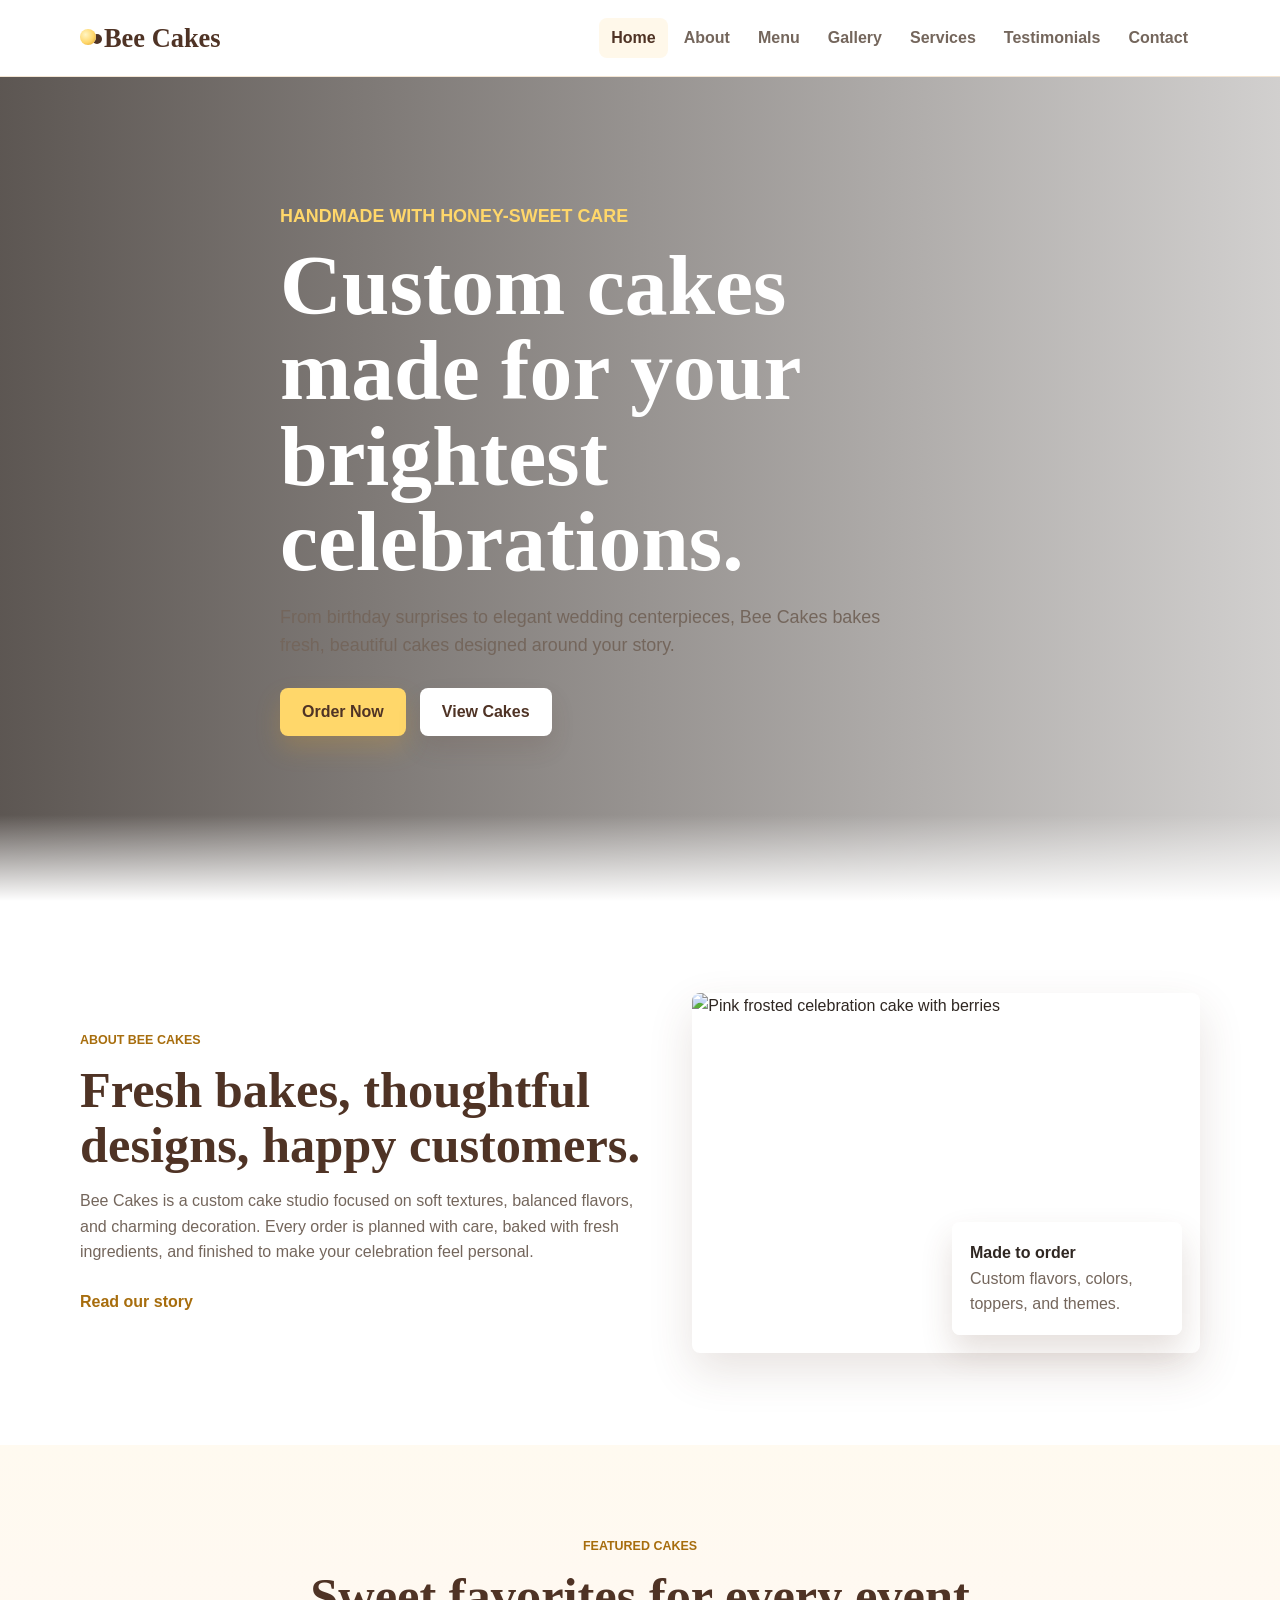
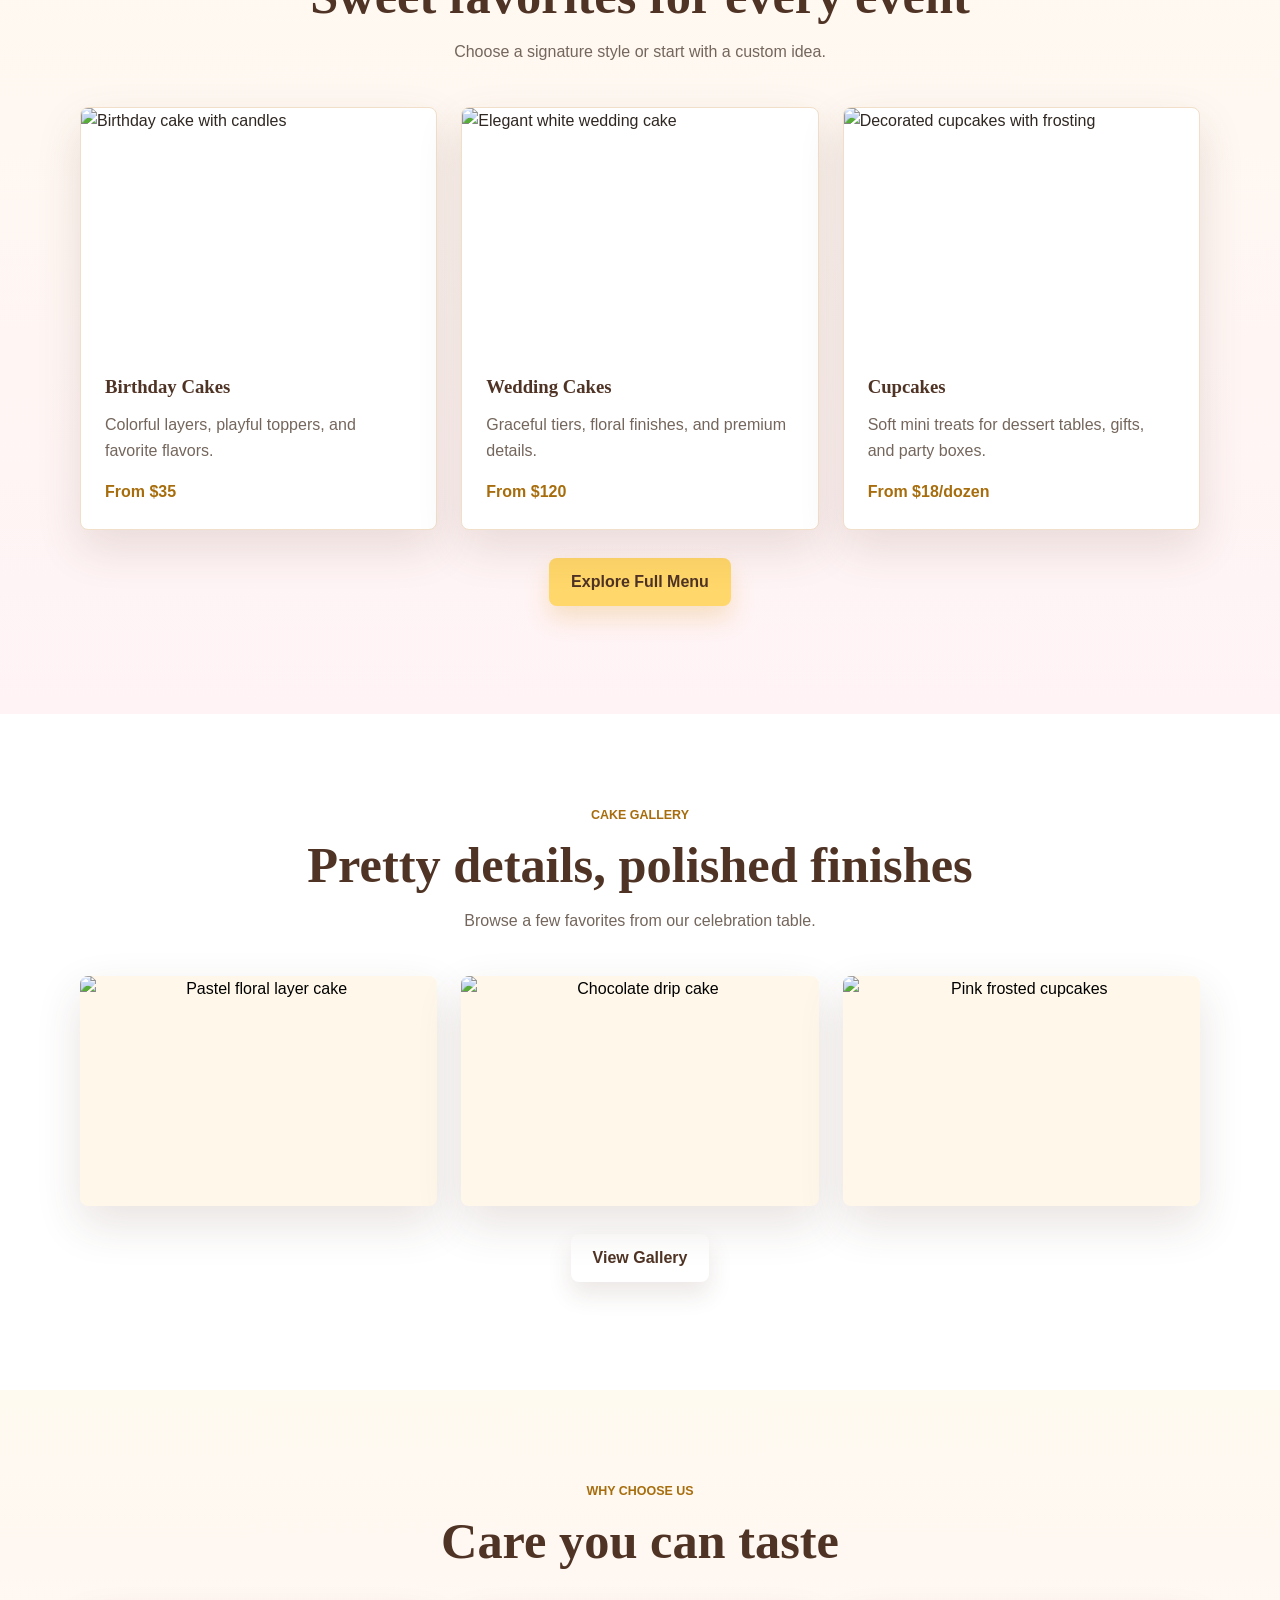
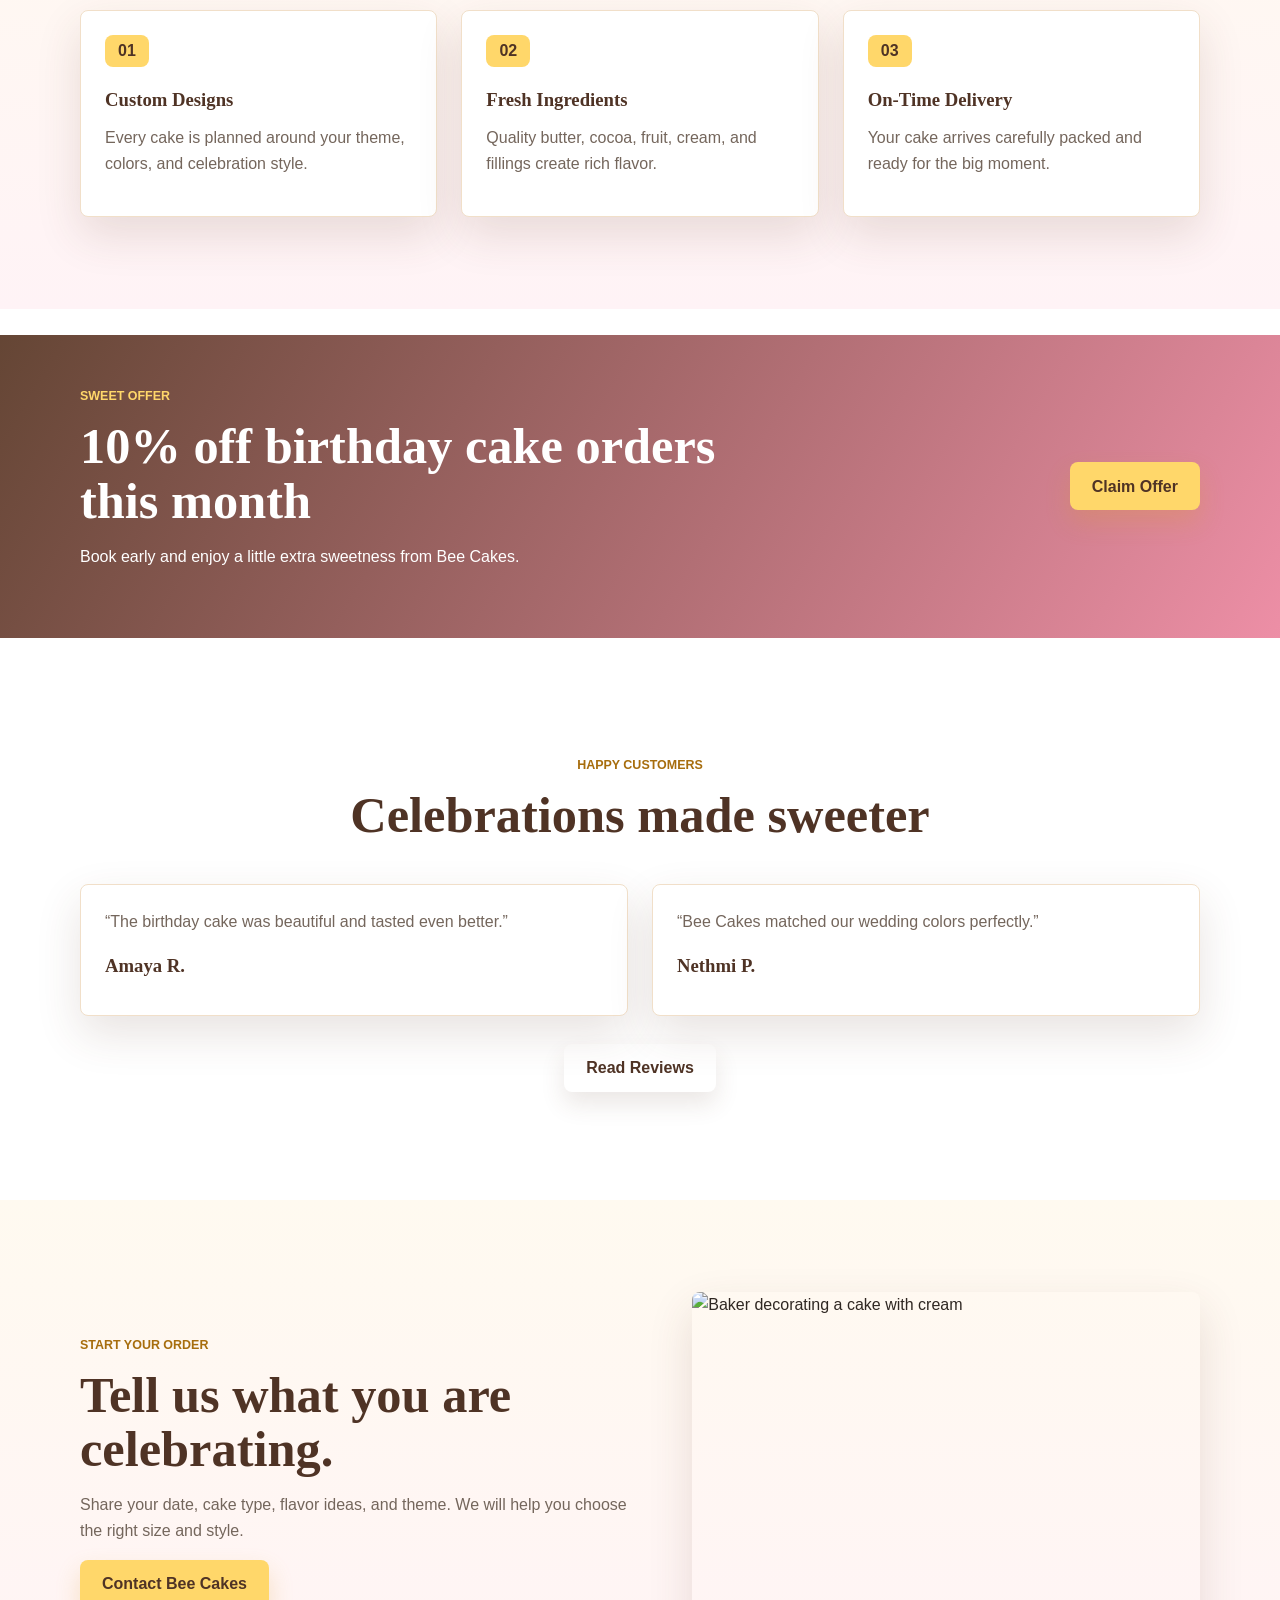
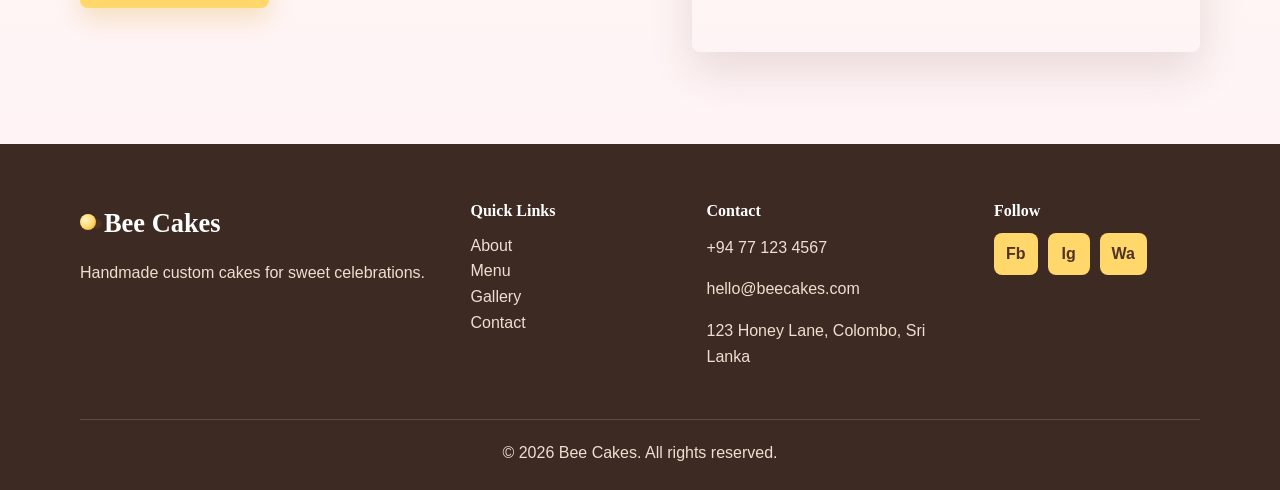
==== index.html @ 8a389d1c "Initial commit" ====
<!DOCTYPE html>
<html lang="en">
<head>
  <meta charset="UTF-8">
  <meta name="viewport" content="width=device-width, initial-scale=1.0">
  <meta name="description" content="Bee Cakes makes handmade custom cakes, cupcakes, and celebration desserts for birthdays, weddings, anniversaries, parties, and special events.">
  <title>Bee Cakes | Custom Cakes for Every Celebration</title>
  <link rel="preconnect" href="https://images.unsplash.com">
  <link rel="stylesheet" href="css/style.css">
</head>
<body>
  <header class="site-header" data-header>
    <nav class="navbar container" aria-label="Main navigation">
      <a class="logo" href="index.html">Bee Cakes</a>
      <button class="nav-toggle" type="button" aria-label="Open navigation menu" aria-expanded="false" data-nav-toggle><span></span><span></span><span></span></button>
      <ul class="nav-links" data-nav-menu>
        <li><a class="active" href="index.html">Home</a></li><li><a href="pages/about.html">About</a></li><li><a href="pages/menu.html">Menu</a></li><li><a href="pages/gallery.html">Gallery</a></li><li><a href="pages/services.html">Services</a></li><li><a href="pages/testimonials.html">Testimonials</a></li><li><a href="pages/contact.html">Contact</a></li>
      </ul>
    </nav>
  </header>
  <main>
    <section class="hero">
      <div class="container hero-content reveal">
        <p class="eyebrow">Handmade with honey-sweet care</p>
        <h1>Custom cakes made for your brightest celebrations.</h1>
        <p>From birthday surprises to elegant wedding centerpieces, Bee Cakes bakes fresh, beautiful cakes designed around your story.</p>
        <div class="actions"><a class="btn primary" href="pages/contact.html">Order Now</a><a class="btn secondary" href="pages/menu.html">View Cakes</a></div>
      </div>
    </section>
    <section class="section">
      <div class="container split">
        <div class="reveal">
          <p class="eyebrow">About Bee Cakes</p>
          <h2>Fresh bakes, thoughtful designs, happy customers.</h2>
          <p>Bee Cakes is a custom cake studio focused on soft textures, balanced flavors, and charming decoration. Every order is planned with care, baked with fresh ingredients, and finished to make your celebration feel personal.</p>
          <a class="text-link" href="pages/about.html">Read our story</a>
        </div>
        <div class="image-note reveal">
          <img src="https://images.unsplash.com/photo-1578985545062-69928b1d9587?auto=format&fit=crop&w=900&q=80" alt="Pink frosted celebration cake with berries">
          <div><strong>Made to order</strong><span>Custom flavors, colors, toppers, and themes.</span></div>
        </div>
      </div>
    </section>
    <section class="section soft">
      <div class="container">
        <div class="section-head reveal"><p class="eyebrow">Featured Cakes</p><h2>Sweet favorites for every event</h2><p>Choose a signature style or start with a custom idea.</p></div>
        <div class="cards">
          <article class="cake-card reveal"><img src="https://images.unsplash.com/photo-1464349095431-e9a21285b5f3?auto=format&fit=crop&w=700&q=80" alt="Birthday cake with candles"><div><h3>Birthday Cakes</h3><p>Colorful layers, playful toppers, and favorite flavors.</p><span>From $35</span></div></article>
          <article class="cake-card reveal"><img src="https://images.unsplash.com/photo-1535141192574-5d4897c12636?auto=format&fit=crop&w=700&q=80" alt="Elegant white wedding cake"><div><h3>Wedding Cakes</h3><p>Graceful tiers, floral finishes, and premium details.</p><span>From $120</span></div></article>
          <article class="cake-card reveal"><img src="https://images.unsplash.com/photo-1614707267537-b85aaf00c4b7?auto=format&fit=crop&w=700&q=80" alt="Decorated cupcakes with frosting"><div><h3>Cupcakes</h3><p>Soft mini treats for dessert tables, gifts, and party boxes.</p><span>From $18/dozen</span></div></article>
        </div>
        <p class="center"><a class="btn primary" href="pages/menu.html">Explore Full Menu</a></p>
      </div>
    </section>
    <section class="section">
      <div class="container">
        <div class="section-head reveal"><p class="eyebrow">Cake Gallery</p><h2>Pretty details, polished finishes</h2><p>Browse a few favorites from our celebration table.</p></div>
        <div class="gallery">
          <button class="gallery-item reveal" type="button" data-lightbox="https://images.unsplash.com/photo-1602351447937-745cb720612f?auto=format&fit=crop&w=1200&q=80" data-caption="Pastel floral layer cake"><img src="https://images.unsplash.com/photo-1602351447937-745cb720612f?auto=format&fit=crop&w=600&q=80" alt="Pastel floral layer cake"></button>
          <button class="gallery-item reveal" type="button" data-lightbox="https://images.unsplash.com/photo-1621303837174-89787a7d4729?auto=format&fit=crop&w=1200&q=80" data-caption="Chocolate drip cake"><img src="https://images.unsplash.com/photo-1621303837174-89787a7d4729?auto=format&fit=crop&w=600&q=80" alt="Chocolate drip cake"></button>
          <button class="gallery-item reveal" type="button" data-lightbox="https://images.unsplash.com/photo-1558301211-0d8c8ddee6ec?auto=format&fit=crop&w=1200&q=80" data-caption="Pink frosted cupcakes"><img src="https://images.unsplash.com/photo-1558301211-0d8c8ddee6ec?auto=format&fit=crop&w=600&q=80" alt="Pink frosted cupcakes"></button>
        </div>
        <p class="center"><a class="btn secondary" href="pages/gallery.html">View Gallery</a></p>
      </div>
    </section>
    <section class="section soft"><div class="container"><div class="section-head reveal"><p class="eyebrow">Why Choose Us</p><h2>Care you can taste</h2></div><div class="features"><article class="feature reveal"><span>01</span><h3>Custom Designs</h3><p>Every cake is planned around your theme, colors, and celebration style.</p></article><article class="feature reveal"><span>02</span><h3>Fresh Ingredients</h3><p>Quality butter, cocoa, fruit, cream, and fillings create rich flavor.</p></article><article class="feature reveal"><span>03</span><h3>On-Time Delivery</h3><p>Your cake arrives carefully packed and ready for the big moment.</p></article></div></div></section>
    <section class="promo reveal"><div class="container promo-inner"><div><p class="eyebrow">Sweet Offer</p><h2>10% off birthday cake orders this month</h2><p>Book early and enjoy a little extra sweetness from Bee Cakes.</p></div><a class="btn primary" href="pages/contact.html">Claim Offer</a></div></section>
    <section class="section"><div class="container"><div class="section-head reveal"><p class="eyebrow">Happy Customers</p><h2>Celebrations made sweeter</h2></div><div class="reviews"><article class="review reveal"><p>“The birthday cake was beautiful and tasted even better.”</p><h3>Amaya R.</h3></article><article class="review reveal"><p>“Bee Cakes matched our wedding colors perfectly.”</p><h3>Nethmi P.</h3></article></div><p class="center"><a class="btn secondary" href="pages/testimonials.html">Read Reviews</a></p></div></section>
    <section class="section soft"><div class="container split"><div class="reveal"><p class="eyebrow">Start Your Order</p><h2>Tell us what you are celebrating.</h2><p>Share your date, cake type, flavor ideas, and theme. We will help you choose the right size and style.</p><a class="btn primary" href="pages/contact.html">Contact Bee Cakes</a></div><img class="rounded reveal" src="https://images.unsplash.com/photo-1586985289688-ca3cf47d3e6e?auto=format&fit=crop&w=900&q=80" alt="Baker decorating a cake with cream"></div></section>
  </main>
  <footer class="site-footer"><div class="container footer-grid"><div><a class="logo" href="index.html">Bee Cakes</a><p>Handmade custom cakes for sweet celebrations.</p></div><div><h2>Quick Links</h2><a href="pages/about.html">About</a><a href="pages/menu.html">Menu</a><a href="pages/gallery.html">Gallery</a><a href="pages/contact.html">Contact</a></div><div><h2>Contact</h2><p>+94 77 123 4567</p><p>hello@beecakes.com</p><p>123 Honey Lane, Colombo, Sri Lanka</p></div><div><h2>Follow</h2><div class="socials"><a href="#">Fb</a><a href="#">Ig</a><a href="#">Wa</a></div></div></div><p class="copyright">&copy; 2026 Bee Cakes. All rights reserved.</p></footer>
  <button class="back-to-top" type="button" aria-label="Back to top" data-back-to-top>Top</button>
  <div class="lightbox" data-lightbox-modal aria-hidden="true"><button type="button" data-lightbox-close aria-label="Close image preview">&times;</button><img src="" alt="" data-lightbox-image><p data-lightbox-caption></p></div>
  <script src="js/script.js"></script>
</body>
</html>
---- css/style.css ----
:root{--cream:#fff8ea;--yellow:#ffd76a;--honey:#d99a24;--gold:#a76d0d;--pink:#ffd5dc;--rose:#e86f8d;--cocoa:#4f3325;--text:#2f2722;--muted:#74665c;--line:#f1dfc9;--white:#fff;--shadow:0 18px 45px rgba(91,58,40,.14)}
*{box-sizing:border-box}html{scroll-behavior:smooth}body{margin:0;color:var(--text);background:var(--white);font-family:Arial,Helvetica,sans-serif;line-height:1.6}body.nav-open{overflow:hidden}img{display:block;max-width:100%}a{text-decoration:none;color:inherit}button,input,select,textarea{font:inherit}.container{width:min(1120px,calc(100% - 32px));margin:auto}
.site-header{position:sticky;top:0;z-index:20;background:rgba(255,255,255,.92);border-bottom:1px solid rgba(241,223,201,.8);backdrop-filter:blur(16px);transition:.25s}.site-header.scrolled{box-shadow:0 10px 30px rgba(91,58,40,.1);background:rgba(255,255,255,.98)}.navbar{min-height:76px;display:flex;align-items:center;justify-content:space-between;gap:24px}.logo{font-family:Georgia,"Times New Roman",serif;font-size:1.65rem;font-weight:700;color:var(--cocoa);white-space:nowrap}.logo:before{content:"";display:inline-block;width:16px;height:16px;margin-right:8px;border-radius:50%;background:radial-gradient(circle at 35% 35%,#fff5c4,var(--yellow) 55%,var(--honey));box-shadow:9px 2px 0 -3px var(--cocoa);vertical-align:2px}
.nav-links{display:flex;gap:4px;align-items:center;list-style:none;margin:0;padding:0}.nav-links a{display:inline-flex;min-height:40px;align-items:center;padding:0 12px;border-radius:8px;color:var(--muted);font-weight:700;transition:.2s}.nav-links a:hover,.nav-links a.active{background:var(--cream);color:var(--cocoa)}.nav-toggle{display:none;width:44px;height:44px;border:1px solid var(--line);border-radius:8px;background:var(--white);cursor:pointer}.nav-toggle span{display:block;width:20px;height:2px;margin:5px auto;background:var(--cocoa);transition:.2s}.nav-toggle.is-open span:first-child{transform:translateY(7px) rotate(45deg)}.nav-toggle.is-open span:nth-child(2){opacity:0}.nav-toggle.is-open span:last-child{transform:translateY(-7px) rotate(-45deg)}
.hero{position:relative;min-height:calc(100vh - 76px);display:grid;align-items:center;background:linear-gradient(90deg,rgba(47,39,34,.78),rgba(47,39,34,.22)),url("https://images.unsplash.com/photo-1486427944299-d1955d23e34d?auto=format&fit=crop&w=1800&q=80") center/cover}.hero:after{content:"";position:absolute;inset:auto 0 0;height:86px;background:linear-gradient(0deg,var(--white),transparent)}.hero-content{position:relative;z-index:1;max-width:720px;padding:88px 0 128px;color:var(--white)}.hero h1,.page-hero h1{margin:0;font-family:Georgia,"Times New Roman",serif;font-size:clamp(2.45rem,7vw,5.35rem);line-height:1}.hero p{max-width:620px;font-size:1.12rem}.eyebrow{margin:0 0 12px;color:var(--gold);font-size:.78rem;font-weight:800;text-transform:uppercase;letter-spacing:0}.hero .eyebrow,.promo .eyebrow{color:var(--yellow)}.actions,.center{display:flex;gap:14px;flex-wrap:wrap;margin-top:28px}.center{justify-content:center}.btn{display:inline-flex;min-height:48px;align-items:center;justify-content:center;padding:0 22px;border:0;border-radius:8px;font-weight:800;cursor:pointer;transition:.2s}.btn:hover{transform:translateY(-2px)}.primary{background:var(--yellow);color:var(--cocoa);box-shadow:0 12px 24px rgba(217,154,36,.24)}.secondary{background:var(--white);color:var(--cocoa);box-shadow:0 12px 24px rgba(91,58,40,.12)}
.section{padding:92px 0}.soft{background:linear-gradient(180deg,#fffaf0,#fff3f6)}.page-hero{padding:112px 0 78px;background:linear-gradient(120deg,rgba(255,248,234,.96),rgba(255,213,220,.86)),url("https://images.unsplash.com/photo-1519915028121-7d3463d20b13?auto=format&fit=crop&w=1600&q=80") center/cover}.page-hero p{max-width:700px;color:var(--muted);font-size:1.08rem}.split{display:grid;grid-template-columns:minmax(0,1fr) minmax(280px,.9fr);gap:48px;align-items:center}h2,.section-head h2,.promo h2,.contact-panel h2{margin:0 0 16px;color:var(--cocoa);font-family:Georgia,"Times New Roman",serif;font-size:clamp(2rem,4vw,3.15rem);line-height:1.08}p{color:var(--muted)}.text-link{display:inline-flex;margin-top:8px;color:var(--gold);font-weight:800}.rounded,.image-note img{width:100%;min-height:360px;object-fit:cover;border-radius:8px;box-shadow:var(--shadow)}.image-note{position:relative}.image-note div{position:absolute;right:18px;bottom:18px;max-width:230px;padding:18px;border-radius:8px;background:rgba(255,255,255,.94);box-shadow:0 16px 32px rgba(91,58,40,.16)}.image-note span{display:block;color:var(--muted)}.section-head{max-width:680px;margin:0 auto 42px;text-align:center}
.cards,.features,.reviews,.gallery{display:grid;gap:24px}.cards{grid-template-columns:repeat(3,1fr)}.big{grid-template-columns:repeat(3,1fr)}.cake-card,.feature,.review,.contact-form,.contact-panel,.slider{border:1px solid var(--line);border-radius:8px;background:var(--white);box-shadow:var(--shadow)}.cake-card{overflow:hidden}.cake-card img{width:100%;height:240px;object-fit:cover;transition:.35s}.cake-card:hover img{transform:scale(1.06)}.cake-card div,.feature,.review{padding:24px}.cake-card h2,.cake-card h3,.feature h2,.feature h3,.review h3{margin:0 0 10px;color:var(--cocoa);font-family:Georgia,"Times New Roman",serif}.cake-card p,.feature p,.review p{margin:0 0 16px}.cake-card span{color:var(--gold);font-weight:900}.features{grid-template-columns:repeat(3,1fr)}.feature{transition:.2s}.feature:hover{transform:translateY(-4px);box-shadow:0 24px 50px rgba(91,58,40,.16)}.feature span{display:inline-flex;min-width:44px;height:32px;align-items:center;justify-content:center;margin-bottom:18px;border-radius:8px;background:var(--yellow);color:var(--cocoa);font-weight:900}
.gallery{grid-template-columns:repeat(3,1fr)}.gallery.full{grid-template-columns:repeat(4,1fr)}.gallery-item{min-height:230px;padding:0;overflow:hidden;border:0;border-radius:8px;background:var(--cream);cursor:pointer;box-shadow:var(--shadow)}.gallery-item img{width:100%;height:100%;min-height:230px;object-fit:cover;transition:.35s}.gallery-item:hover img{transform:scale(1.08);filter:brightness(.86)}
.promo{margin:26px 0;padding:52px 0;color:var(--white);background:linear-gradient(120deg,rgba(91,58,40,.94),rgba(232,111,141,.78)),url("https://images.unsplash.com/photo-1525257831700-183b9b8bf5db?auto=format&fit=crop&w=1500&q=80") center/cover}.promo p,.promo h2{color:var(--white)}.promo-inner{display:flex;align-items:center;justify-content:space-between;gap:24px}.promo-inner div{max-width:720px}.reviews{grid-template-columns:repeat(2,1fr)}.review-grid{grid-template-columns:repeat(3,1fr);margin-top:28px}.slider{min-height:310px;padding:42px;text-align:center}.slide{display:none}.slide.active{display:block}.slide p{max-width:780px;margin:0 auto 22px;color:var(--text);font-family:Georgia,"Times New Roman",serif;font-size:clamp(1.3rem,3vw,2rem);line-height:1.25}.slide h2{margin:0 0 4px}.slide span{color:var(--gold);font-weight:800}.slider-controls{display:flex;justify-content:center;gap:12px;margin-top:28px}.slider-controls button{min-height:42px;padding:0 16px;border:1px solid var(--line);border-radius:8px;background:var(--cream);color:var(--cocoa);cursor:pointer;font-weight:800}
.contact-layout{display:grid;grid-template-columns:minmax(0,1.2fr) minmax(280px,.8fr);gap:30px;align-items:start}.contact-form{display:grid;grid-template-columns:repeat(2,1fr);gap:18px;padding:28px}.field{display:flex;flex-direction:column;gap:7px}.field.full,.form-success{grid-column:1/-1}label{color:var(--cocoa);font-weight:800}input,select,textarea{width:100%;border:1px solid var(--line);border-radius:8px;padding:12px 14px;background:#fffdf8;color:var(--text);outline:none;transition:.2s}input:focus,select:focus,textarea:focus{border-color:var(--honey);box-shadow:0 0 0 4px rgba(255,215,106,.28)}textarea{resize:vertical}small{min-height:18px;color:#b42318;font-size:.86rem}.form-success{min-height:24px;margin:0;color:#1f7a4d;font-weight:800}.contact-panel{padding:28px}.contact-panel ul{padding:0;margin:24px 0;list-style:none}.contact-panel li{display:grid;gap:3px;padding:14px 0;border-bottom:1px solid var(--line)}
.site-footer{padding:58px 0 24px;color:#fdf7ee;background:#3d2a22}.footer-grid{display:grid;grid-template-columns:1.4fr .8fr 1fr .8fr;gap:30px}.site-footer .logo,.site-footer h2{color:var(--white)}.site-footer h2{margin:0 0 14px;font-size:1rem}.site-footer p,.site-footer a{display:block;color:#f0ded0}.socials{display:flex;flex-wrap:wrap;gap:10px}.socials a{display:inline-flex;min-width:42px;min-height:42px;align-items:center;justify-content:center;padding:0 12px;border-radius:8px;background:var(--yellow);color:var(--cocoa);font-weight:900}.wide a{min-width:auto}.copyright{width:min(1120px,calc(100% - 32px));margin:34px auto 0;padding-top:20px;border-top:1px solid rgba(255,255,255,.16);text-align:center}
.back-to-top{position:fixed;right:18px;bottom:18px;z-index:18;width:54px;height:54px;border:0;border-radius:8px;background:var(--yellow);color:var(--cocoa);box-shadow:0 12px 26px rgba(91,58,40,.22);cursor:pointer;font-weight:900;opacity:0;pointer-events:none;transform:translateY(12px);transition:.2s}.back-to-top.visible{opacity:1;pointer-events:auto;transform:translateY(0)}.lightbox{position:fixed;inset:0;z-index:40;display:none;place-items:center;padding:30px;background:rgba(47,39,34,.82)}.lightbox.open{display:grid}.lightbox img{max-height:min(72vh,760px);width:min(920px,100%);object-fit:contain;border-radius:8px;box-shadow:0 24px 60px rgba(0,0,0,.3)}.lightbox p{margin:14px 0 0;color:var(--white);font-weight:800;text-align:center}.lightbox button{position:absolute;top:18px;right:18px;width:46px;height:46px;border:0;border-radius:8px;background:var(--white);color:var(--cocoa);cursor:pointer;font-size:1.8rem}
.reveal{opacity:0;transform:translateY(22px);transition:opacity .6s ease,transform .6s ease}.reveal.in-view{opacity:1;transform:translateY(0)}
@media (max-width:980px){.nav-toggle{display:block}.nav-links{position:fixed;top:76px;left:0;right:0;display:grid;gap:6px;padding:18px;background:rgba(255,255,255,.98);border-bottom:1px solid var(--line);box-shadow:0 20px 35px rgba(91,58,40,.12);transform:translateY(-130%);transition:.25s}.nav-links.is-open{transform:translateY(0)}.nav-links a{justify-content:center}.split,.contact-layout{grid-template-columns:1fr}.cards,.big,.features,.footer-grid{grid-template-columns:repeat(2,1fr)}.gallery.full{grid-template-columns:repeat(3,1fr)}.promo-inner{align-items:flex-start;flex-direction:column}}
@media (max-width:700px){.container{width:min(100% - 24px,1120px)}.hero{min-height:720px}.section{padding:64px 0}.page-hero{padding:82px 0 58px}.cards,.big,.features,.reviews,.review-grid,.gallery,.gallery.full,.footer-grid,.contact-form{grid-template-columns:1fr}.contact-form{padding:22px}.gallery-item,.gallery-item img{min-height:260px}.image-note div{position:static;margin-top:14px;max-width:none}.rounded,.image-note img{min-height:280px}.slider{min-height:360px;padding:28px 18px}.slider-controls{flex-direction:column}.btn{width:100%}.socials a{flex:1}}
@media (prefers-reduced-motion:reduce){*,*:before,*:after{scroll-behavior:auto!important;transition-duration:.01ms!important;animation-duration:.01ms!important}.reveal{opacity:1;transform:none}}
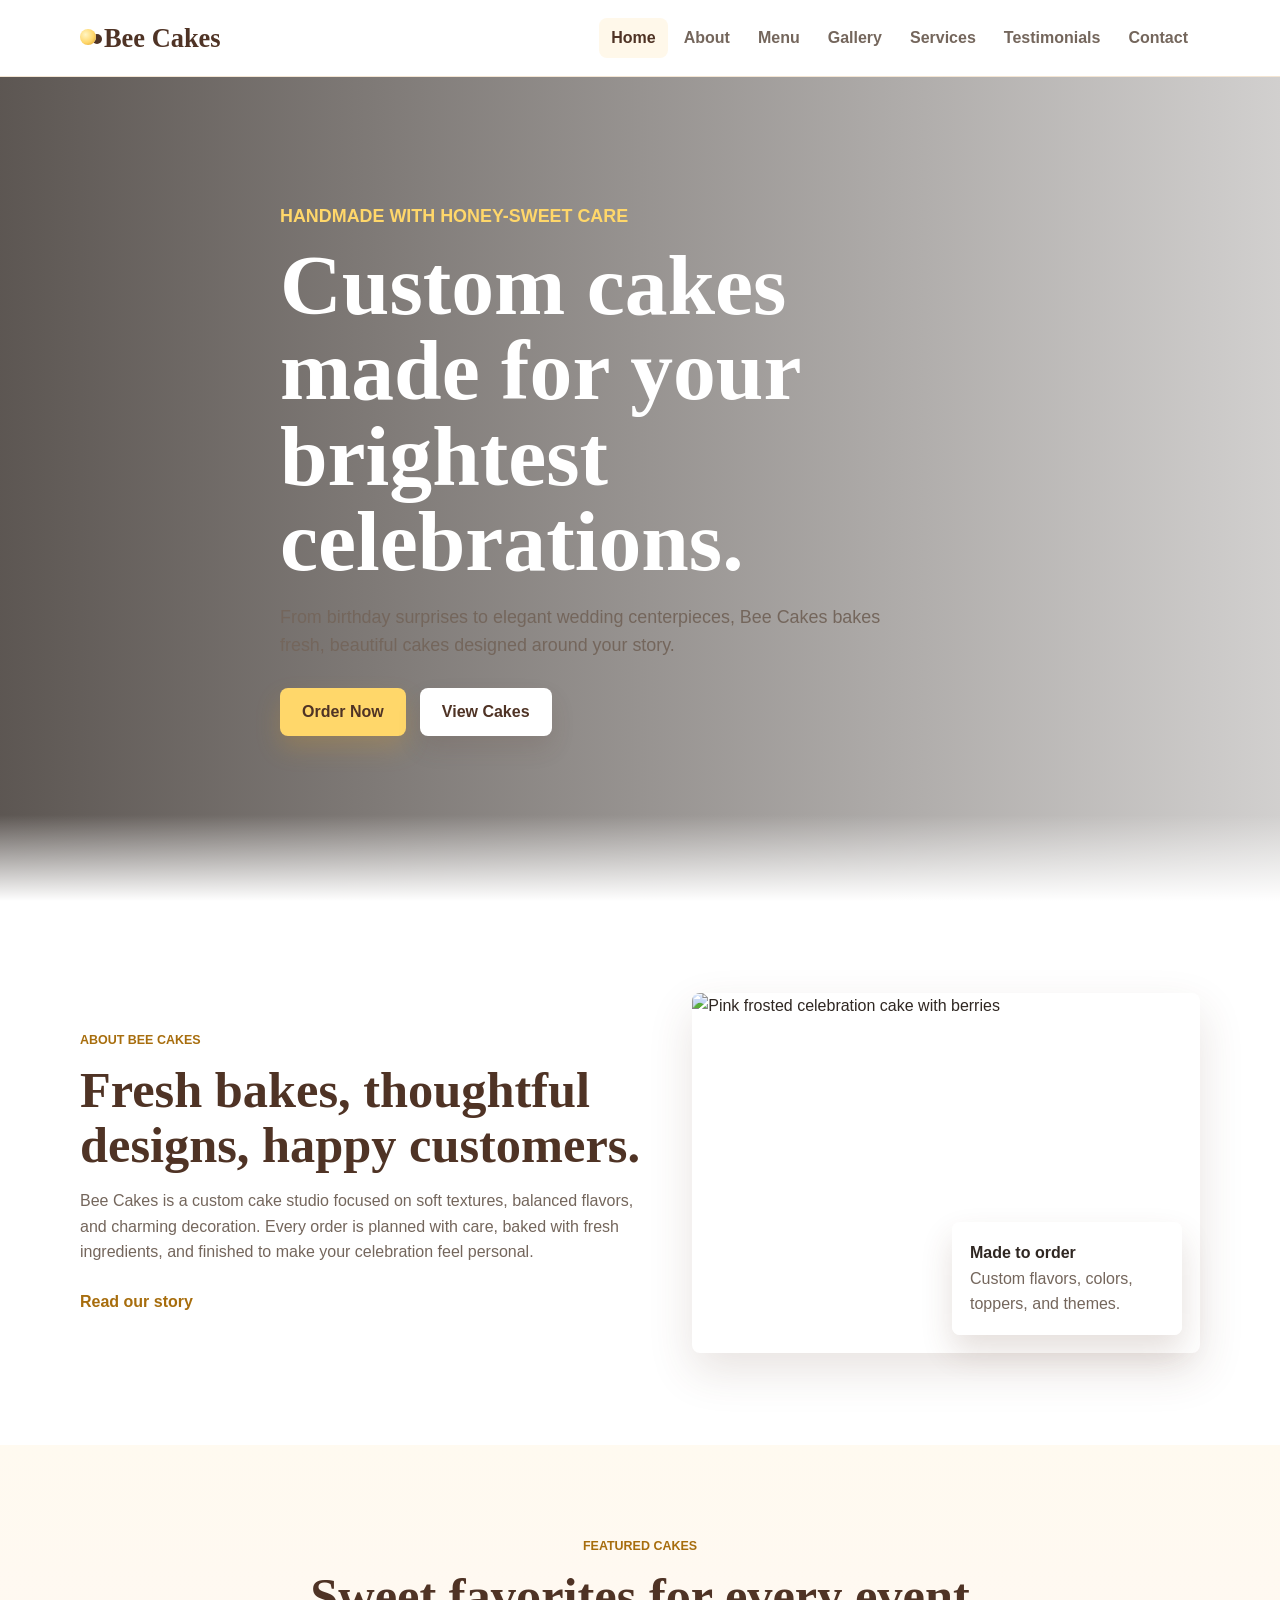
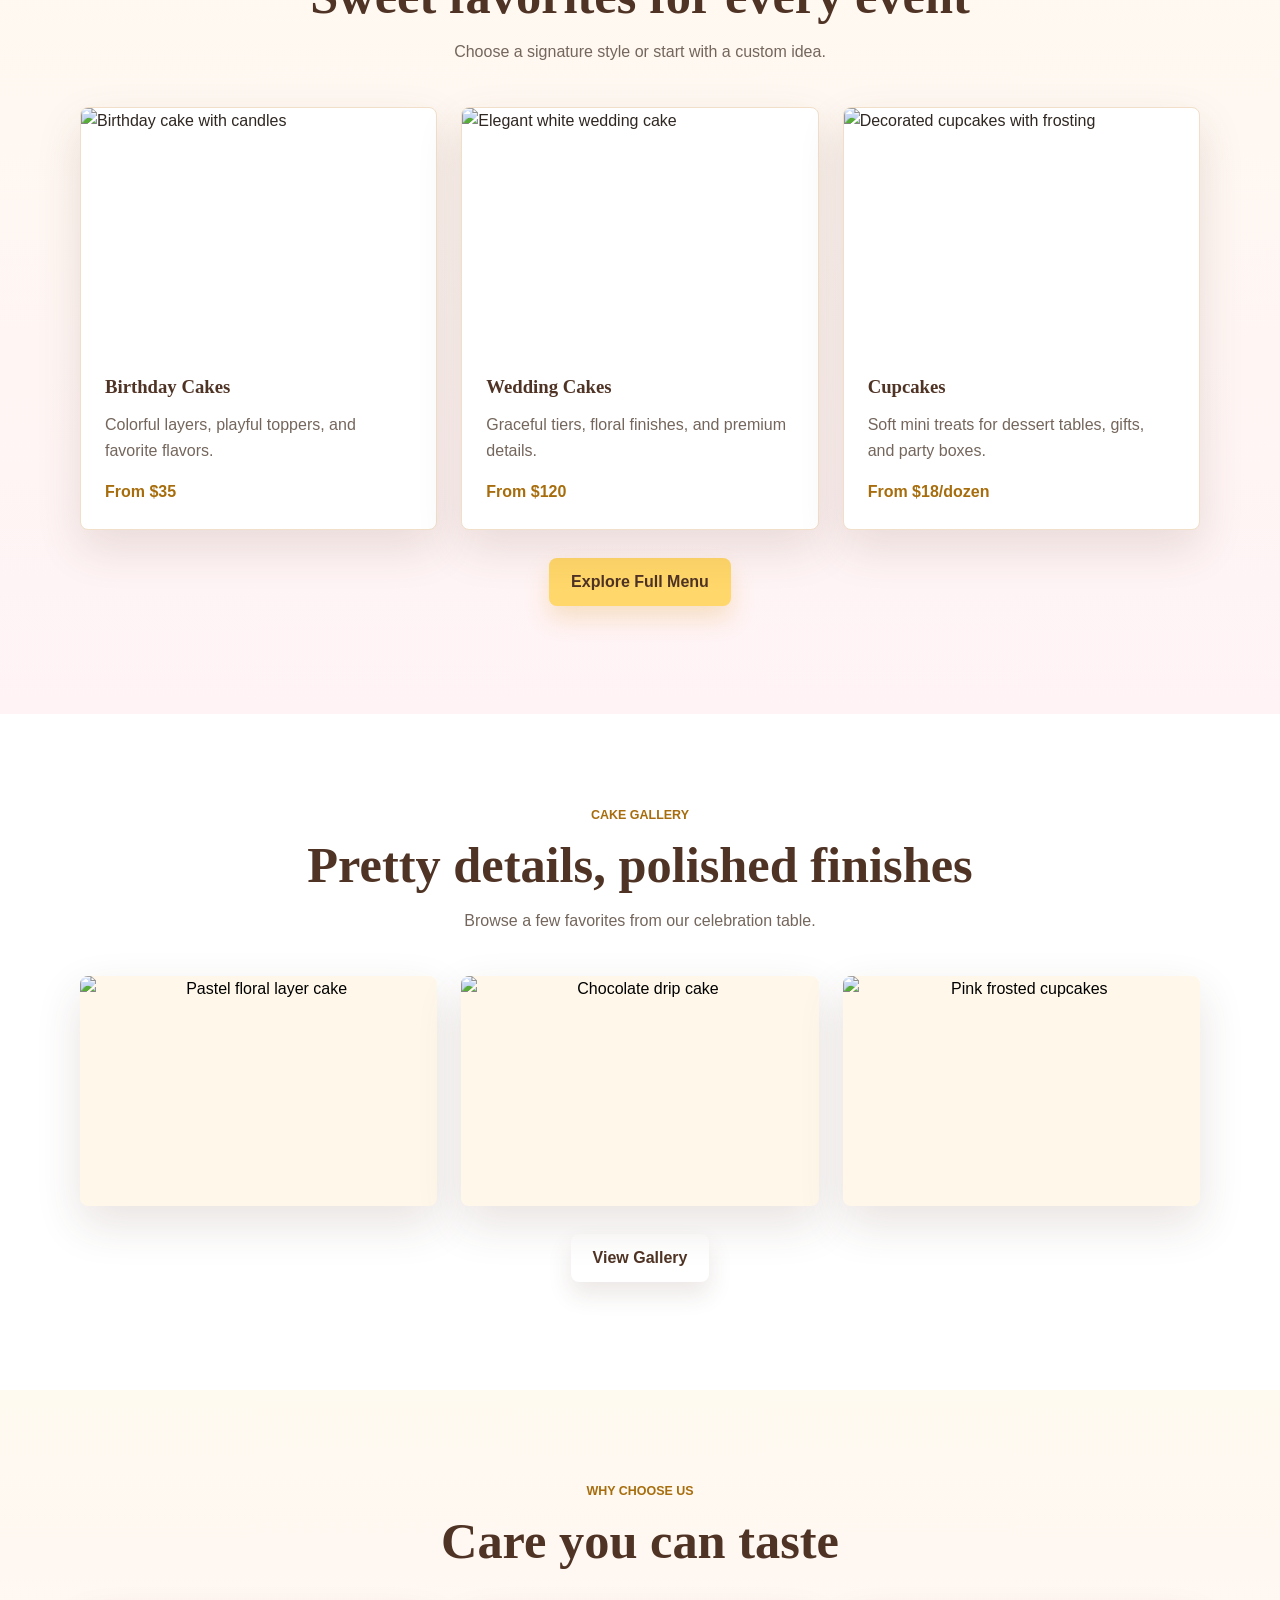
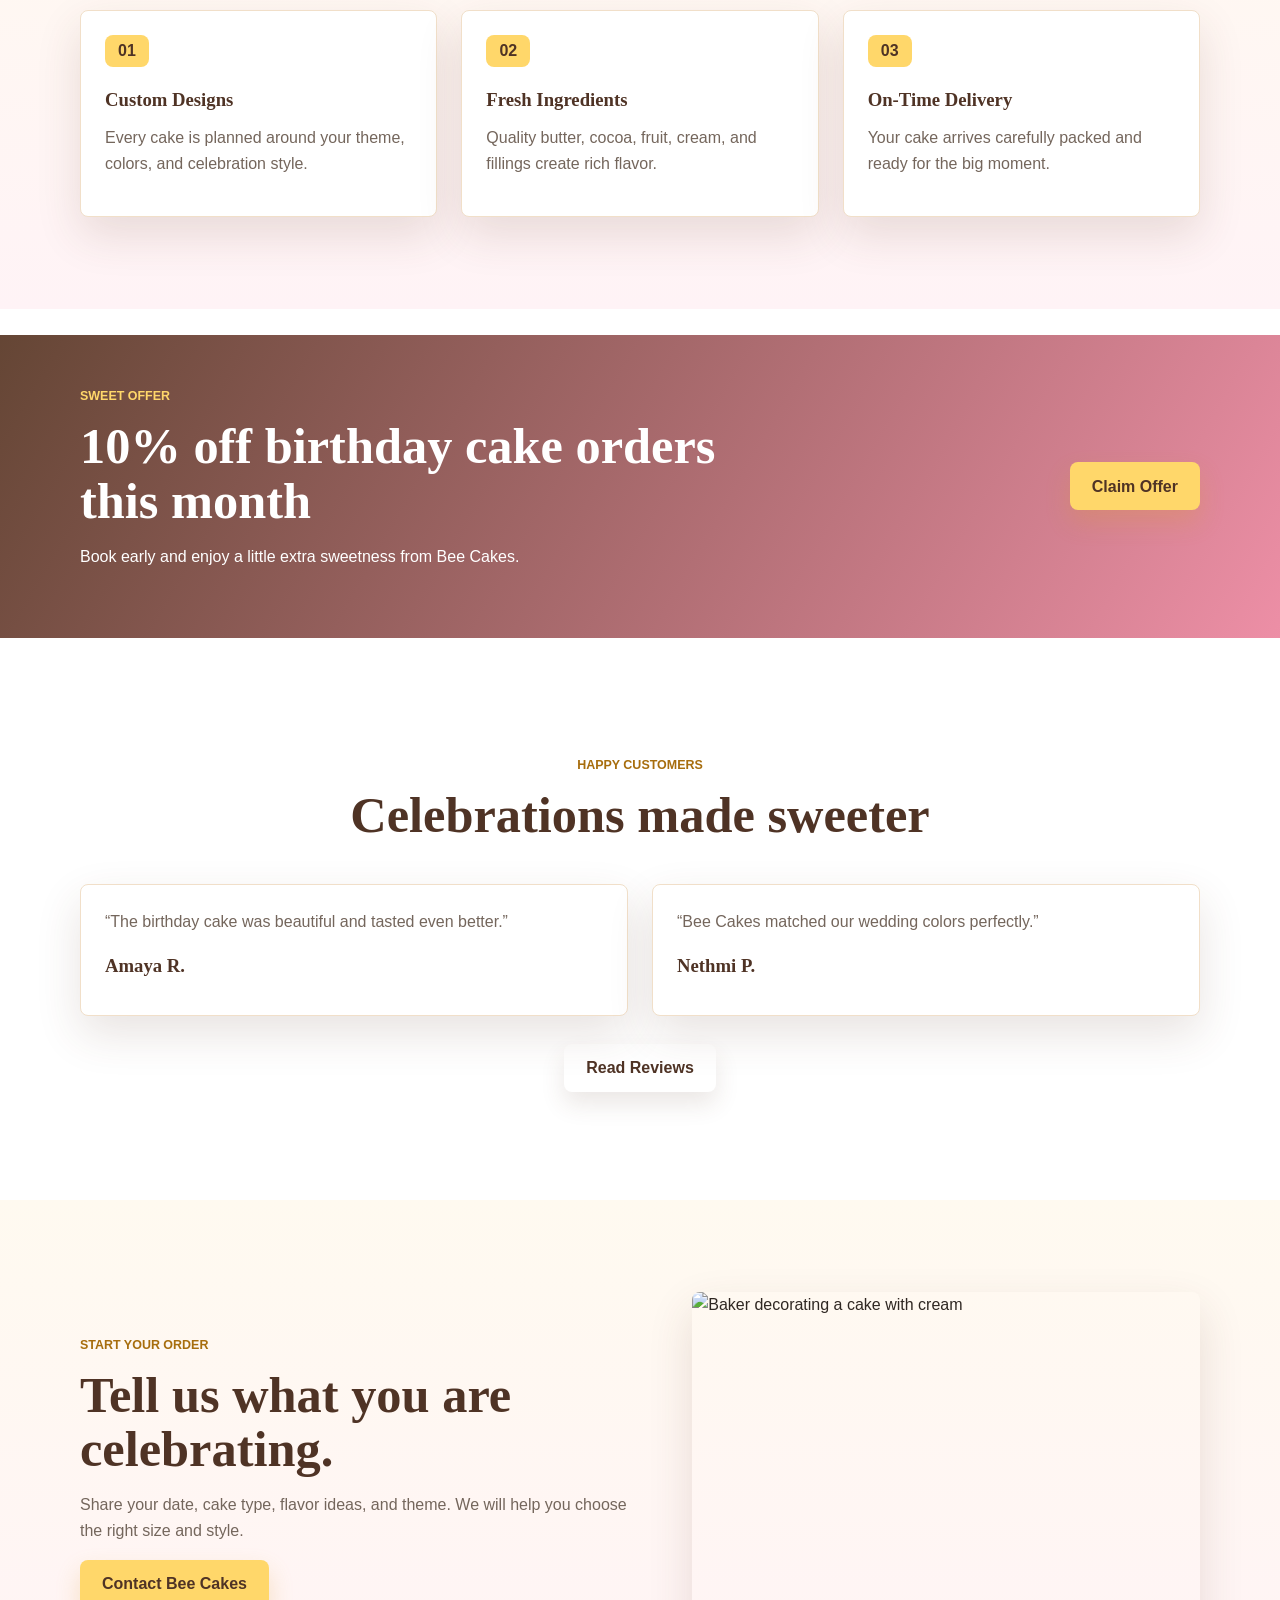
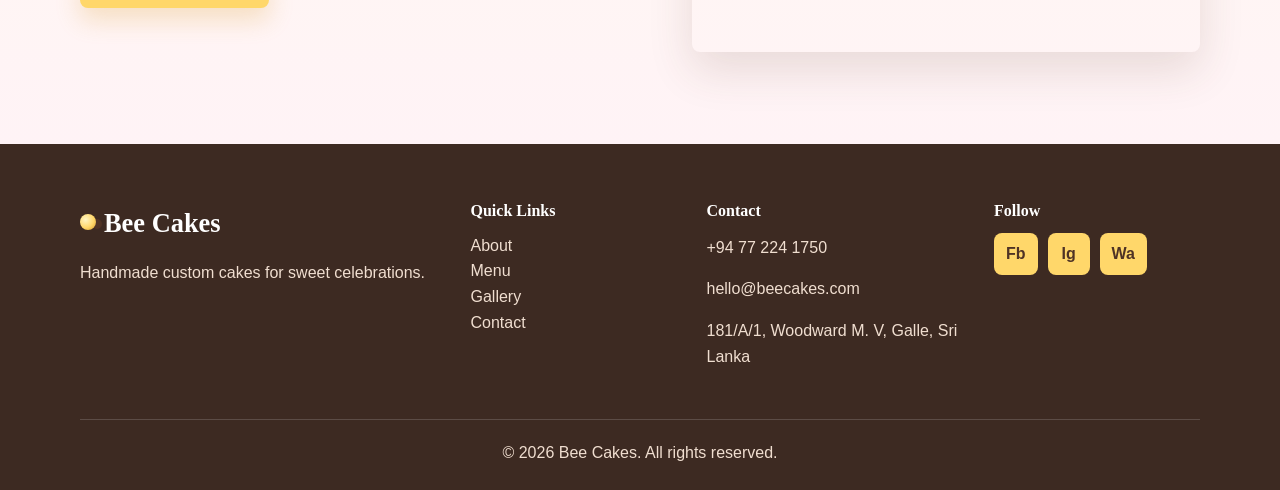
==== commit fe678fb7: "Reformatted code" ====
--- a/index.html
+++ b/index.html
@@ -1,76 +1,308 @@
-<!DOCTYPE html>
+<!doctype html>
 <html lang="en">
-<head>
-  <meta charset="UTF-8">
-  <meta name="viewport" content="width=device-width, initial-scale=1.0">
-  <meta name="description" content="Bee Cakes makes handmade custom cakes, cupcakes, and celebration desserts for birthdays, weddings, anniversaries, parties, and special events.">
-  <title>Bee Cakes | Custom Cakes for Every Celebration</title>
-  <link rel="preconnect" href="https://images.unsplash.com">
-  <link rel="stylesheet" href="css/style.css">
-</head>
-<body>
-  <header class="site-header" data-header>
-    <nav class="navbar container" aria-label="Main navigation">
-      <a class="logo" href="index.html">Bee Cakes</a>
-      <button class="nav-toggle" type="button" aria-label="Open navigation menu" aria-expanded="false" data-nav-toggle><span></span><span></span><span></span></button>
-      <ul class="nav-links" data-nav-menu>
-        <li><a class="active" href="index.html">Home</a></li><li><a href="pages/about.html">About</a></li><li><a href="pages/menu.html">Menu</a></li><li><a href="pages/gallery.html">Gallery</a></li><li><a href="pages/services.html">Services</a></li><li><a href="pages/testimonials.html">Testimonials</a></li><li><a href="pages/contact.html">Contact</a></li>
-      </ul>
-    </nav>
-  </header>
-  <main>
-    <section class="hero">
-      <div class="container hero-content reveal">
-        <p class="eyebrow">Handmade with honey-sweet care</p>
-        <h1>Custom cakes made for your brightest celebrations.</h1>
-        <p>From birthday surprises to elegant wedding centerpieces, Bee Cakes bakes fresh, beautiful cakes designed around your story.</p>
-        <div class="actions"><a class="btn primary" href="pages/contact.html">Order Now</a><a class="btn secondary" href="pages/menu.html">View Cakes</a></div>
+  <head>
+    <meta charset="UTF-8" />
+    <meta name="viewport" content="width=device-width, initial-scale=1.0" />
+    <meta
+      name="description"
+      content="Bee Cakes makes handmade custom cakes, cupcakes, and celebration desserts for birthdays, weddings, anniversaries, parties, and special events."
+    />
+    <title>Bee Cakes | Custom Cakes for Every Celebration</title>
+    <link rel="preconnect" href="https://images.unsplash.com" />
+    <link rel="stylesheet" href="css/style.css" />
+  </head>
+  <body>
+    <header class="site-header" data-header>
+      <nav class="navbar container" aria-label="Main navigation">
+        <a class="logo" href="index.html">Bee Cakes</a>
+        <button
+          class="nav-toggle"
+          type="button"
+          aria-label="Open navigation menu"
+          aria-expanded="false"
+          data-nav-toggle
+        >
+          <span></span><span></span><span></span>
+        </button>
+        <ul class="nav-links" data-nav-menu>
+          <li><a class="active" href="index.html">Home</a></li>
+          <li><a href="pages/about.html">About</a></li>
+          <li><a href="pages/menu.html">Menu</a></li>
+          <li><a href="pages/gallery.html">Gallery</a></li>
+          <li><a href="pages/services.html">Services</a></li>
+          <li><a href="pages/testimonials.html">Testimonials</a></li>
+          <li><a href="pages/contact.html">Contact</a></li>
+        </ul>
+      </nav>
+    </header>
+    <main>
+      <section class="hero">
+        <div class="container hero-content reveal">
+          <p class="eyebrow">Handmade with honey-sweet care</p>
+          <h1>Custom cakes made for your brightest celebrations.</h1>
+          <p>
+            From birthday surprises to elegant wedding centerpieces, Bee Cakes
+            bakes fresh, beautiful cakes designed around your story.
+          </p>
+          <div class="actions">
+            <a class="btn primary" href="pages/contact.html">Order Now</a
+            ><a class="btn secondary" href="pages/menu.html">View Cakes</a>
+          </div>
+        </div>
+      </section>
+      <section class="section">
+        <div class="container split">
+          <div class="reveal">
+            <p class="eyebrow">About Bee Cakes</p>
+            <h2>Fresh bakes, thoughtful designs, happy customers.</h2>
+            <p>
+              Bee Cakes is a custom cake studio focused on soft textures,
+              balanced flavors, and charming decoration. Every order is planned
+              with care, baked with fresh ingredients, and finished to make your
+              celebration feel personal.
+            </p>
+            <a class="text-link" href="pages/about.html">Read our story</a>
+          </div>
+          <div class="image-note reveal">
+            <img
+              src="https://images.unsplash.com/photo-1578985545062-69928b1d9587?auto=format&fit=crop&w=900&q=80"
+              alt="Pink frosted celebration cake with berries"
+            />
+            <div>
+              <strong>Made to order</strong
+              ><span>Custom flavors, colors, toppers, and themes.</span>
+            </div>
+          </div>
+        </div>
+      </section>
+      <section class="section soft">
+        <div class="container">
+          <div class="section-head reveal">
+            <p class="eyebrow">Featured Cakes</p>
+            <h2>Sweet favorites for every event</h2>
+            <p>Choose a signature style or start with a custom idea.</p>
+          </div>
+          <div class="cards">
+            <article class="cake-card reveal">
+              <img
+                src="https://images.unsplash.com/photo-1464349095431-e9a21285b5f3?auto=format&fit=crop&w=700&q=80"
+                alt="Birthday cake with candles"
+              />
+              <div>
+                <h3>Birthday Cakes</h3>
+                <p>Colorful layers, playful toppers, and favorite flavors.</p>
+                <span>From $35</span>
+              </div>
+            </article>
+            <article class="cake-card reveal">
+              <img
+                src="https://images.unsplash.com/photo-1535141192574-5d4897c12636?auto=format&fit=crop&w=700&q=80"
+                alt="Elegant white wedding cake"
+              />
+              <div>
+                <h3>Wedding Cakes</h3>
+                <p>Graceful tiers, floral finishes, and premium details.</p>
+                <span>From $120</span>
+              </div>
+            </article>
+            <article class="cake-card reveal">
+              <img
+                src="https://images.unsplash.com/photo-1614707267537-b85aaf00c4b7?auto=format&fit=crop&w=700&q=80"
+                alt="Decorated cupcakes with frosting"
+              />
+              <div>
+                <h3>Cupcakes</h3>
+                <p>
+                  Soft mini treats for dessert tables, gifts, and party boxes.
+                </p>
+                <span>From $18/dozen</span>
+              </div>
+            </article>
+          </div>
+          <p class="center">
+            <a class="btn primary" href="pages/menu.html">Explore Full Menu</a>
+          </p>
+        </div>
+      </section>
+      <section class="section">
+        <div class="container">
+          <div class="section-head reveal">
+            <p class="eyebrow">Cake Gallery</p>
+            <h2>Pretty details, polished finishes</h2>
+            <p>Browse a few favorites from our celebration table.</p>
+          </div>
+          <div class="gallery">
+            <button
+              class="gallery-item reveal"
+              type="button"
+              data-lightbox="https://images.unsplash.com/photo-1602351447937-745cb720612f?auto=format&fit=crop&w=1200&q=80"
+              data-caption="Pastel floral layer cake"
+            >
+              <img
+                src="https://images.unsplash.com/photo-1602351447937-745cb720612f?auto=format&fit=crop&w=600&q=80"
+                alt="Pastel floral layer cake"
+              />
+            </button>
+            <button
+              class="gallery-item reveal"
+              type="button"
+              data-lightbox="https://images.unsplash.com/photo-1621303837174-89787a7d4729?auto=format&fit=crop&w=1200&q=80"
+              data-caption="Chocolate drip cake"
+            >
+              <img
+                src="https://images.unsplash.com/photo-1621303837174-89787a7d4729?auto=format&fit=crop&w=600&q=80"
+                alt="Chocolate drip cake"
+              />
+            </button>
+            <button
+              class="gallery-item reveal"
+              type="button"
+              data-lightbox="https://images.unsplash.com/photo-1558301211-0d8c8ddee6ec?auto=format&fit=crop&w=1200&q=80"
+              data-caption="Pink frosted cupcakes"
+            >
+              <img
+                src="https://images.unsplash.com/photo-1558301211-0d8c8ddee6ec?auto=format&fit=crop&w=600&q=80"
+                alt="Pink frosted cupcakes"
+              />
+            </button>
+          </div>
+          <p class="center">
+            <a class="btn secondary" href="pages/gallery.html">View Gallery</a>
+          </p>
+        </div>
+      </section>
+      <section class="section soft">
+        <div class="container">
+          <div class="section-head reveal">
+            <p class="eyebrow">Why Choose Us</p>
+            <h2>Care you can taste</h2>
+          </div>
+          <div class="features">
+            <article class="feature reveal">
+              <span>01</span>
+              <h3>Custom Designs</h3>
+              <p>
+                Every cake is planned around your theme, colors, and celebration
+                style.
+              </p>
+            </article>
+            <article class="feature reveal">
+              <span>02</span>
+              <h3>Fresh Ingredients</h3>
+              <p>
+                Quality butter, cocoa, fruit, cream, and fillings create rich
+                flavor.
+              </p>
+            </article>
+            <article class="feature reveal">
+              <span>03</span>
+              <h3>On-Time Delivery</h3>
+              <p>
+                Your cake arrives carefully packed and ready for the big moment.
+              </p>
+            </article>
+          </div>
+        </div>
+      </section>
+      <section class="promo reveal">
+        <div class="container promo-inner">
+          <div>
+            <p class="eyebrow">Sweet Offer</p>
+            <h2>10% off birthday cake orders this month</h2>
+            <p>Book early and enjoy a little extra sweetness from Bee Cakes.</p>
+          </div>
+          <a class="btn primary" href="pages/contact.html">Claim Offer</a>
+        </div>
+      </section>
+      <section class="section">
+        <div class="container">
+          <div class="section-head reveal">
+            <p class="eyebrow">Happy Customers</p>
+            <h2>Celebrations made sweeter</h2>
+          </div>
+          <div class="reviews">
+            <article class="review reveal">
+              <p>“The birthday cake was beautiful and tasted even better.”</p>
+              <h3>Amaya R.</h3>
+            </article>
+            <article class="review reveal">
+              <p>“Bee Cakes matched our wedding colors perfectly.”</p>
+              <h3>Nethmi P.</h3>
+            </article>
+          </div>
+          <p class="center">
+            <a class="btn secondary" href="pages/testimonials.html"
+              >Read Reviews</a
+            >
+          </p>
+        </div>
+      </section>
+      <section class="section soft">
+        <div class="container split">
+          <div class="reveal">
+            <p class="eyebrow">Start Your Order</p>
+            <h2>Tell us what you are celebrating.</h2>
+            <p>
+              Share your date, cake type, flavor ideas, and theme. We will help
+              you choose the right size and style.
+            </p>
+            <a class="btn primary" href="pages/contact.html"
+              >Contact Bee Cakes</a
+            >
+          </div>
+          <img
+            class="rounded reveal"
+            src="https://images.unsplash.com/photo-1586985289688-ca3cf47d3e6e?auto=format&fit=crop&w=900&q=80"
+            alt="Baker decorating a cake with cream"
+          />
+        </div>
+      </section>
+    </main>
+    <footer class="site-footer">
+      <div class="container footer-grid">
+        <div>
+          <a class="logo" href="index.html">Bee Cakes</a>
+          <p>Handmade custom cakes for sweet celebrations.</p>
+        </div>
+        <div>
+          <h2>Quick Links</h2>
+          <a href="pages/about.html">About</a><a href="pages/menu.html">Menu</a
+          ><a href="pages/gallery.html">Gallery</a
+          ><a href="pages/contact.html">Contact</a>
+        </div>
+        <div>
+          <h2>Contact</h2>
+          <p>+94 77 224 1750</p>
+          <p>hello@beecakes.com</p>
+          <p>181/A/1, Woodward M. V, Galle, Sri Lanka</p>
+        </div>
+        <div>
+          <h2>Follow</h2>
+          <div class="socials">
+            <a href="#">Fb</a><a href="#">Ig</a><a href="#">Wa</a>
+          </div>
+        </div>
       </div>
-    </section>
-    <section class="section">
-      <div class="container split">
-        <div class="reveal">
-          <p class="eyebrow">About Bee Cakes</p>
-          <h2>Fresh bakes, thoughtful designs, happy customers.</h2>
-          <p>Bee Cakes is a custom cake studio focused on soft textures, balanced flavors, and charming decoration. Every order is planned with care, baked with fresh ingredients, and finished to make your celebration feel personal.</p>
-          <a class="text-link" href="pages/about.html">Read our story</a>
-        </div>
-        <div class="image-note reveal">
-          <img src="https://images.unsplash.com/photo-1578985545062-69928b1d9587?auto=format&fit=crop&w=900&q=80" alt="Pink frosted celebration cake with berries">
-          <div><strong>Made to order</strong><span>Custom flavors, colors, toppers, and themes.</span></div>
-        </div>
-      </div>
-    </section>
-    <section class="section soft">
-      <div class="container">
-        <div class="section-head reveal"><p class="eyebrow">Featured Cakes</p><h2>Sweet favorites for every event</h2><p>Choose a signature style or start with a custom idea.</p></div>
-        <div class="cards">
-          <article class="cake-card reveal"><img src="https://images.unsplash.com/photo-1464349095431-e9a21285b5f3?auto=format&fit=crop&w=700&q=80" alt="Birthday cake with candles"><div><h3>Birthday Cakes</h3><p>Colorful layers, playful toppers, and favorite flavors.</p><span>From $35</span></div></article>
-          <article class="cake-card reveal"><img src="https://images.unsplash.com/photo-1535141192574-5d4897c12636?auto=format&fit=crop&w=700&q=80" alt="Elegant white wedding cake"><div><h3>Wedding Cakes</h3><p>Graceful tiers, floral finishes, and premium details.</p><span>From $120</span></div></article>
-          <article class="cake-card reveal"><img src="https://images.unsplash.com/photo-1614707267537-b85aaf00c4b7?auto=format&fit=crop&w=700&q=80" alt="Decorated cupcakes with frosting"><div><h3>Cupcakes</h3><p>Soft mini treats for dessert tables, gifts, and party boxes.</p><span>From $18/dozen</span></div></article>
-        </div>
-        <p class="center"><a class="btn primary" href="pages/menu.html">Explore Full Menu</a></p>
-      </div>
-    </section>
-    <section class="section">
-      <div class="container">
-        <div class="section-head reveal"><p class="eyebrow">Cake Gallery</p><h2>Pretty details, polished finishes</h2><p>Browse a few favorites from our celebration table.</p></div>
-        <div class="gallery">
-          <button class="gallery-item reveal" type="button" data-lightbox="https://images.unsplash.com/photo-1602351447937-745cb720612f?auto=format&fit=crop&w=1200&q=80" data-caption="Pastel floral layer cake"><img src="https://images.unsplash.com/photo-1602351447937-745cb720612f?auto=format&fit=crop&w=600&q=80" alt="Pastel floral layer cake"></button>
-          <button class="gallery-item reveal" type="button" data-lightbox="https://images.unsplash.com/photo-1621303837174-89787a7d4729?auto=format&fit=crop&w=1200&q=80" data-caption="Chocolate drip cake"><img src="https://images.unsplash.com/photo-1621303837174-89787a7d4729?auto=format&fit=crop&w=600&q=80" alt="Chocolate drip cake"></button>
-          <button class="gallery-item reveal" type="button" data-lightbox="https://images.unsplash.com/photo-1558301211-0d8c8ddee6ec?auto=format&fit=crop&w=1200&q=80" data-caption="Pink frosted cupcakes"><img src="https://images.unsplash.com/photo-1558301211-0d8c8ddee6ec?auto=format&fit=crop&w=600&q=80" alt="Pink frosted cupcakes"></button>
-        </div>
-        <p class="center"><a class="btn secondary" href="pages/gallery.html">View Gallery</a></p>
-      </div>
-    </section>
-    <section class="section soft"><div class="container"><div class="section-head reveal"><p class="eyebrow">Why Choose Us</p><h2>Care you can taste</h2></div><div class="features"><article class="feature reveal"><span>01</span><h3>Custom Designs</h3><p>Every cake is planned around your theme, colors, and celebration style.</p></article><article class="feature reveal"><span>02</span><h3>Fresh Ingredients</h3><p>Quality butter, cocoa, fruit, cream, and fillings create rich flavor.</p></article><article class="feature reveal"><span>03</span><h3>On-Time Delivery</h3><p>Your cake arrives carefully packed and ready for the big moment.</p></article></div></div></section>
-    <section class="promo reveal"><div class="container promo-inner"><div><p class="eyebrow">Sweet Offer</p><h2>10% off birthday cake orders this month</h2><p>Book early and enjoy a little extra sweetness from Bee Cakes.</p></div><a class="btn primary" href="pages/contact.html">Claim Offer</a></div></section>
-    <section class="section"><div class="container"><div class="section-head reveal"><p class="eyebrow">Happy Customers</p><h2>Celebrations made sweeter</h2></div><div class="reviews"><article class="review reveal"><p>“The birthday cake was beautiful and tasted even better.”</p><h3>Amaya R.</h3></article><article class="review reveal"><p>“Bee Cakes matched our wedding colors perfectly.”</p><h3>Nethmi P.</h3></article></div><p class="center"><a class="btn secondary" href="pages/testimonials.html">Read Reviews</a></p></div></section>
-    <section class="section soft"><div class="container split"><div class="reveal"><p class="eyebrow">Start Your Order</p><h2>Tell us what you are celebrating.</h2><p>Share your date, cake type, flavor ideas, and theme. We will help you choose the right size and style.</p><a class="btn primary" href="pages/contact.html">Contact Bee Cakes</a></div><img class="rounded reveal" src="https://images.unsplash.com/photo-1586985289688-ca3cf47d3e6e?auto=format&fit=crop&w=900&q=80" alt="Baker decorating a cake with cream"></div></section>
-  </main>
-  <footer class="site-footer"><div class="container footer-grid"><div><a class="logo" href="index.html">Bee Cakes</a><p>Handmade custom cakes for sweet celebrations.</p></div><div><h2>Quick Links</h2><a href="pages/about.html">About</a><a href="pages/menu.html">Menu</a><a href="pages/gallery.html">Gallery</a><a href="pages/contact.html">Contact</a></div><div><h2>Contact</h2><p>+94 77 123 4567</p><p>hello@beecakes.com</p><p>123 Honey Lane, Colombo, Sri Lanka</p></div><div><h2>Follow</h2><div class="socials"><a href="#">Fb</a><a href="#">Ig</a><a href="#">Wa</a></div></div></div><p class="copyright">&copy; 2026 Bee Cakes. All rights reserved.</p></footer>
-  <button class="back-to-top" type="button" aria-label="Back to top" data-back-to-top>Top</button>
-  <div class="lightbox" data-lightbox-modal aria-hidden="true"><button type="button" data-lightbox-close aria-label="Close image preview">&times;</button><img src="" alt="" data-lightbox-image><p data-lightbox-caption></p></div>
-  <script src="js/script.js"></script>
-</body>
+      <p class="copyright">&copy; 2026 Bee Cakes. All rights reserved.</p>
+    </footer>
+    <button
+      class="back-to-top"
+      type="button"
+      aria-label="Back to top"
+      data-back-to-top
+    >
+      Top
+    </button>
+    <div class="lightbox" data-lightbox-modal aria-hidden="true">
+      <button
+        type="button"
+        data-lightbox-close
+        aria-label="Close image preview"
+      >
+        &times;</button
+      ><img src="" alt="" data-lightbox-image />
+      <p data-lightbox-caption></p>
+    </div>
+    <script src="js/script.js"></script>
+  </body>
 </html>
--- a/css/style.css
+++ b/css/style.css
@@ -1,16 +1,897 @@
-:root{--cream:#fff8ea;--yellow:#ffd76a;--honey:#d99a24;--gold:#a76d0d;--pink:#ffd5dc;--rose:#e86f8d;--cocoa:#4f3325;--text:#2f2722;--muted:#74665c;--line:#f1dfc9;--white:#fff;--shadow:0 18px 45px rgba(91,58,40,.14)}
-*{box-sizing:border-box}html{scroll-behavior:smooth}body{margin:0;color:var(--text);background:var(--white);font-family:Arial,Helvetica,sans-serif;line-height:1.6}body.nav-open{overflow:hidden}img{display:block;max-width:100%}a{text-decoration:none;color:inherit}button,input,select,textarea{font:inherit}.container{width:min(1120px,calc(100% - 32px));margin:auto}
-.site-header{position:sticky;top:0;z-index:20;background:rgba(255,255,255,.92);border-bottom:1px solid rgba(241,223,201,.8);backdrop-filter:blur(16px);transition:.25s}.site-header.scrolled{box-shadow:0 10px 30px rgba(91,58,40,.1);background:rgba(255,255,255,.98)}.navbar{min-height:76px;display:flex;align-items:center;justify-content:space-between;gap:24px}.logo{font-family:Georgia,"Times New Roman",serif;font-size:1.65rem;font-weight:700;color:var(--cocoa);white-space:nowrap}.logo:before{content:"";display:inline-block;width:16px;height:16px;margin-right:8px;border-radius:50%;background:radial-gradient(circle at 35% 35%,#fff5c4,var(--yellow) 55%,var(--honey));box-shadow:9px 2px 0 -3px var(--cocoa);vertical-align:2px}
-.nav-links{display:flex;gap:4px;align-items:center;list-style:none;margin:0;padding:0}.nav-links a{display:inline-flex;min-height:40px;align-items:center;padding:0 12px;border-radius:8px;color:var(--muted);font-weight:700;transition:.2s}.nav-links a:hover,.nav-links a.active{background:var(--cream);color:var(--cocoa)}.nav-toggle{display:none;width:44px;height:44px;border:1px solid var(--line);border-radius:8px;background:var(--white);cursor:pointer}.nav-toggle span{display:block;width:20px;height:2px;margin:5px auto;background:var(--cocoa);transition:.2s}.nav-toggle.is-open span:first-child{transform:translateY(7px) rotate(45deg)}.nav-toggle.is-open span:nth-child(2){opacity:0}.nav-toggle.is-open span:last-child{transform:translateY(-7px) rotate(-45deg)}
-.hero{position:relative;min-height:calc(100vh - 76px);display:grid;align-items:center;background:linear-gradient(90deg,rgba(47,39,34,.78),rgba(47,39,34,.22)),url("https://images.unsplash.com/photo-1486427944299-d1955d23e34d?auto=format&fit=crop&w=1800&q=80") center/cover}.hero:after{content:"";position:absolute;inset:auto 0 0;height:86px;background:linear-gradient(0deg,var(--white),transparent)}.hero-content{position:relative;z-index:1;max-width:720px;padding:88px 0 128px;color:var(--white)}.hero h1,.page-hero h1{margin:0;font-family:Georgia,"Times New Roman",serif;font-size:clamp(2.45rem,7vw,5.35rem);line-height:1}.hero p{max-width:620px;font-size:1.12rem}.eyebrow{margin:0 0 12px;color:var(--gold);font-size:.78rem;font-weight:800;text-transform:uppercase;letter-spacing:0}.hero .eyebrow,.promo .eyebrow{color:var(--yellow)}.actions,.center{display:flex;gap:14px;flex-wrap:wrap;margin-top:28px}.center{justify-content:center}.btn{display:inline-flex;min-height:48px;align-items:center;justify-content:center;padding:0 22px;border:0;border-radius:8px;font-weight:800;cursor:pointer;transition:.2s}.btn:hover{transform:translateY(-2px)}.primary{background:var(--yellow);color:var(--cocoa);box-shadow:0 12px 24px rgba(217,154,36,.24)}.secondary{background:var(--white);color:var(--cocoa);box-shadow:0 12px 24px rgba(91,58,40,.12)}
-.section{padding:92px 0}.soft{background:linear-gradient(180deg,#fffaf0,#fff3f6)}.page-hero{padding:112px 0 78px;background:linear-gradient(120deg,rgba(255,248,234,.96),rgba(255,213,220,.86)),url("https://images.unsplash.com/photo-1519915028121-7d3463d20b13?auto=format&fit=crop&w=1600&q=80") center/cover}.page-hero p{max-width:700px;color:var(--muted);font-size:1.08rem}.split{display:grid;grid-template-columns:minmax(0,1fr) minmax(280px,.9fr);gap:48px;align-items:center}h2,.section-head h2,.promo h2,.contact-panel h2{margin:0 0 16px;color:var(--cocoa);font-family:Georgia,"Times New Roman",serif;font-size:clamp(2rem,4vw,3.15rem);line-height:1.08}p{color:var(--muted)}.text-link{display:inline-flex;margin-top:8px;color:var(--gold);font-weight:800}.rounded,.image-note img{width:100%;min-height:360px;object-fit:cover;border-radius:8px;box-shadow:var(--shadow)}.image-note{position:relative}.image-note div{position:absolute;right:18px;bottom:18px;max-width:230px;padding:18px;border-radius:8px;background:rgba(255,255,255,.94);box-shadow:0 16px 32px rgba(91,58,40,.16)}.image-note span{display:block;color:var(--muted)}.section-head{max-width:680px;margin:0 auto 42px;text-align:center}
-.cards,.features,.reviews,.gallery{display:grid;gap:24px}.cards{grid-template-columns:repeat(3,1fr)}.big{grid-template-columns:repeat(3,1fr)}.cake-card,.feature,.review,.contact-form,.contact-panel,.slider{border:1px solid var(--line);border-radius:8px;background:var(--white);box-shadow:var(--shadow)}.cake-card{overflow:hidden}.cake-card img{width:100%;height:240px;object-fit:cover;transition:.35s}.cake-card:hover img{transform:scale(1.06)}.cake-card div,.feature,.review{padding:24px}.cake-card h2,.cake-card h3,.feature h2,.feature h3,.review h3{margin:0 0 10px;color:var(--cocoa);font-family:Georgia,"Times New Roman",serif}.cake-card p,.feature p,.review p{margin:0 0 16px}.cake-card span{color:var(--gold);font-weight:900}.features{grid-template-columns:repeat(3,1fr)}.feature{transition:.2s}.feature:hover{transform:translateY(-4px);box-shadow:0 24px 50px rgba(91,58,40,.16)}.feature span{display:inline-flex;min-width:44px;height:32px;align-items:center;justify-content:center;margin-bottom:18px;border-radius:8px;background:var(--yellow);color:var(--cocoa);font-weight:900}
-.gallery{grid-template-columns:repeat(3,1fr)}.gallery.full{grid-template-columns:repeat(4,1fr)}.gallery-item{min-height:230px;padding:0;overflow:hidden;border:0;border-radius:8px;background:var(--cream);cursor:pointer;box-shadow:var(--shadow)}.gallery-item img{width:100%;height:100%;min-height:230px;object-fit:cover;transition:.35s}.gallery-item:hover img{transform:scale(1.08);filter:brightness(.86)}
-.promo{margin:26px 0;padding:52px 0;color:var(--white);background:linear-gradient(120deg,rgba(91,58,40,.94),rgba(232,111,141,.78)),url("https://images.unsplash.com/photo-1525257831700-183b9b8bf5db?auto=format&fit=crop&w=1500&q=80") center/cover}.promo p,.promo h2{color:var(--white)}.promo-inner{display:flex;align-items:center;justify-content:space-between;gap:24px}.promo-inner div{max-width:720px}.reviews{grid-template-columns:repeat(2,1fr)}.review-grid{grid-template-columns:repeat(3,1fr);margin-top:28px}.slider{min-height:310px;padding:42px;text-align:center}.slide{display:none}.slide.active{display:block}.slide p{max-width:780px;margin:0 auto 22px;color:var(--text);font-family:Georgia,"Times New Roman",serif;font-size:clamp(1.3rem,3vw,2rem);line-height:1.25}.slide h2{margin:0 0 4px}.slide span{color:var(--gold);font-weight:800}.slider-controls{display:flex;justify-content:center;gap:12px;margin-top:28px}.slider-controls button{min-height:42px;padding:0 16px;border:1px solid var(--line);border-radius:8px;background:var(--cream);color:var(--cocoa);cursor:pointer;font-weight:800}
-.contact-layout{display:grid;grid-template-columns:minmax(0,1.2fr) minmax(280px,.8fr);gap:30px;align-items:start}.contact-form{display:grid;grid-template-columns:repeat(2,1fr);gap:18px;padding:28px}.field{display:flex;flex-direction:column;gap:7px}.field.full,.form-success{grid-column:1/-1}label{color:var(--cocoa);font-weight:800}input,select,textarea{width:100%;border:1px solid var(--line);border-radius:8px;padding:12px 14px;background:#fffdf8;color:var(--text);outline:none;transition:.2s}input:focus,select:focus,textarea:focus{border-color:var(--honey);box-shadow:0 0 0 4px rgba(255,215,106,.28)}textarea{resize:vertical}small{min-height:18px;color:#b42318;font-size:.86rem}.form-success{min-height:24px;margin:0;color:#1f7a4d;font-weight:800}.contact-panel{padding:28px}.contact-panel ul{padding:0;margin:24px 0;list-style:none}.contact-panel li{display:grid;gap:3px;padding:14px 0;border-bottom:1px solid var(--line)}
-.site-footer{padding:58px 0 24px;color:#fdf7ee;background:#3d2a22}.footer-grid{display:grid;grid-template-columns:1.4fr .8fr 1fr .8fr;gap:30px}.site-footer .logo,.site-footer h2{color:var(--white)}.site-footer h2{margin:0 0 14px;font-size:1rem}.site-footer p,.site-footer a{display:block;color:#f0ded0}.socials{display:flex;flex-wrap:wrap;gap:10px}.socials a{display:inline-flex;min-width:42px;min-height:42px;align-items:center;justify-content:center;padding:0 12px;border-radius:8px;background:var(--yellow);color:var(--cocoa);font-weight:900}.wide a{min-width:auto}.copyright{width:min(1120px,calc(100% - 32px));margin:34px auto 0;padding-top:20px;border-top:1px solid rgba(255,255,255,.16);text-align:center}
-.back-to-top{position:fixed;right:18px;bottom:18px;z-index:18;width:54px;height:54px;border:0;border-radius:8px;background:var(--yellow);color:var(--cocoa);box-shadow:0 12px 26px rgba(91,58,40,.22);cursor:pointer;font-weight:900;opacity:0;pointer-events:none;transform:translateY(12px);transition:.2s}.back-to-top.visible{opacity:1;pointer-events:auto;transform:translateY(0)}.lightbox{position:fixed;inset:0;z-index:40;display:none;place-items:center;padding:30px;background:rgba(47,39,34,.82)}.lightbox.open{display:grid}.lightbox img{max-height:min(72vh,760px);width:min(920px,100%);object-fit:contain;border-radius:8px;box-shadow:0 24px 60px rgba(0,0,0,.3)}.lightbox p{margin:14px 0 0;color:var(--white);font-weight:800;text-align:center}.lightbox button{position:absolute;top:18px;right:18px;width:46px;height:46px;border:0;border-radius:8px;background:var(--white);color:var(--cocoa);cursor:pointer;font-size:1.8rem}
-.reveal{opacity:0;transform:translateY(22px);transition:opacity .6s ease,transform .6s ease}.reveal.in-view{opacity:1;transform:translateY(0)}
-@media (max-width:980px){.nav-toggle{display:block}.nav-links{position:fixed;top:76px;left:0;right:0;display:grid;gap:6px;padding:18px;background:rgba(255,255,255,.98);border-bottom:1px solid var(--line);box-shadow:0 20px 35px rgba(91,58,40,.12);transform:translateY(-130%);transition:.25s}.nav-links.is-open{transform:translateY(0)}.nav-links a{justify-content:center}.split,.contact-layout{grid-template-columns:1fr}.cards,.big,.features,.footer-grid{grid-template-columns:repeat(2,1fr)}.gallery.full{grid-template-columns:repeat(3,1fr)}.promo-inner{align-items:flex-start;flex-direction:column}}
-@media (max-width:700px){.container{width:min(100% - 24px,1120px)}.hero{min-height:720px}.section{padding:64px 0}.page-hero{padding:82px 0 58px}.cards,.big,.features,.reviews,.review-grid,.gallery,.gallery.full,.footer-grid,.contact-form{grid-template-columns:1fr}.contact-form{padding:22px}.gallery-item,.gallery-item img{min-height:260px}.image-note div{position:static;margin-top:14px;max-width:none}.rounded,.image-note img{min-height:280px}.slider{min-height:360px;padding:28px 18px}.slider-controls{flex-direction:column}.btn{width:100%}.socials a{flex:1}}
-@media (prefers-reduced-motion:reduce){*,*:before,*:after{scroll-behavior:auto!important;transition-duration:.01ms!important;animation-duration:.01ms!important}.reveal{opacity:1;transform:none}}
+:root {
+    --cream: #fff8ea;
+    --yellow: #ffd76a;
+    --honey: #d99a24;
+    --gold: #a76d0d;
+    --pink: #ffd5dc;
+    --rose: #e86f8d;
+    --cocoa: #4f3325;
+    --text: #2f2722;
+    --muted: #74665c;
+    --line: #f1dfc9;
+    --white: #fff;
+    --shadow: 0 18px 45px rgba(91, 58, 40, .14)
+}
+
+* {
+    box-sizing: border-box
+}
+
+html {
+    scroll-behavior: smooth
+}
+
+body {
+    margin: 0;
+    color: var(--text);
+    background: var(--white);
+    font-family: Arial, Helvetica, sans-serif;
+    line-height: 1.6
+}
+
+body.nav-open {
+    overflow: hidden
+}
+
+img {
+    display: block;
+    max-width: 100%
+}
+
+a {
+    text-decoration: none;
+    color: inherit
+}
+
+button,
+input,
+select,
+textarea {
+    font: inherit
+}
+
+.container {
+    width: min(1120px, calc(100% - 32px));
+    margin: auto
+}
+
+.site-header {
+    position: sticky;
+    top: 0;
+    z-index: 20;
+    background: rgba(255, 255, 255, .92);
+    border-bottom: 1px solid rgba(241, 223, 201, .8);
+    backdrop-filter: blur(16px);
+    transition: .25s
+}
+
+.site-header.scrolled {
+    box-shadow: 0 10px 30px rgba(91, 58, 40, .1);
+    background: rgba(255, 255, 255, .98)
+}
+
+.navbar {
+    min-height: 76px;
+    display: flex;
+    align-items: center;
+    justify-content: space-between;
+    gap: 24px
+}
+
+.logo {
+    font-family: Georgia, "Times New Roman", serif;
+    font-size: 1.65rem;
+    font-weight: 700;
+    color: var(--cocoa);
+    white-space: nowrap
+}
+
+.logo:before {
+    content: "";
+    display: inline-block;
+    width: 16px;
+    height: 16px;
+    margin-right: 8px;
+    border-radius: 50%;
+    background: radial-gradient(circle at 35% 35%, #fff5c4, var(--yellow) 55%, var(--honey));
+    box-shadow: 9px 2px 0 -3px var(--cocoa);
+    vertical-align: 2px
+}
+
+.nav-links {
+    display: flex;
+    gap: 4px;
+    align-items: center;
+    list-style: none;
+    margin: 0;
+    padding: 0
+}
+
+.nav-links a {
+    display: inline-flex;
+    min-height: 40px;
+    align-items: center;
+    padding: 0 12px;
+    border-radius: 8px;
+    color: var(--muted);
+    font-weight: 700;
+    transition: .2s
+}
+
+.nav-links a:hover,
+.nav-links a.active {
+    background: var(--cream);
+    color: var(--cocoa)
+}
+
+.nav-toggle {
+    display: none;
+    width: 44px;
+    height: 44px;
+    border: 1px solid var(--line);
+    border-radius: 8px;
+    background: var(--white);
+    cursor: pointer
+}
+
+.nav-toggle span {
+    display: block;
+    width: 20px;
+    height: 2px;
+    margin: 5px auto;
+    background: var(--cocoa);
+    transition: .2s
+}
+
+.nav-toggle.is-open span:first-child {
+    transform: translateY(7px) rotate(45deg)
+}
+
+.nav-toggle.is-open span:nth-child(2) {
+    opacity: 0
+}
+
+.nav-toggle.is-open span:last-child {
+    transform: translateY(-7px) rotate(-45deg)
+}
+
+.hero {
+    position: relative;
+    min-height: calc(100vh - 76px);
+    display: grid;
+    align-items: center;
+    background: linear-gradient(90deg, rgba(47, 39, 34, .78), rgba(47, 39, 34, .22)), url("https://images.unsplash.com/photo-1486427944299-d1955d23e34d?auto=format&fit=crop&w=1800&q=80") center/cover
+}
+
+.hero:after {
+    content: "";
+    position: absolute;
+    inset: auto 0 0;
+    height: 86px;
+    background: linear-gradient(0deg, var(--white), transparent)
+}
+
+.hero-content {
+    position: relative;
+    z-index: 1;
+    max-width: 720px;
+    padding: 88px 0 128px;
+    color: var(--white)
+}
+
+.hero h1,
+.page-hero h1 {
+    margin: 0;
+    font-family: Georgia, "Times New Roman", serif;
+    font-size: clamp(2.45rem, 7vw, 5.35rem);
+    line-height: 1
+}
+
+.hero p {
+    max-width: 620px;
+    font-size: 1.12rem
+}
+
+.eyebrow {
+    margin: 0 0 12px;
+    color: var(--gold);
+    font-size: .78rem;
+    font-weight: 800;
+    text-transform: uppercase;
+    letter-spacing: 0
+}
+
+.hero .eyebrow,
+.promo .eyebrow {
+    color: var(--yellow)
+}
+
+.actions,
+.center {
+    display: flex;
+    gap: 14px;
+    flex-wrap: wrap;
+    margin-top: 28px
+}
+
+.center {
+    justify-content: center
+}
+
+.btn {
+    display: inline-flex;
+    min-height: 48px;
+    align-items: center;
+    justify-content: center;
+    padding: 0 22px;
+    border: 0;
+    border-radius: 8px;
+    font-weight: 800;
+    cursor: pointer;
+    transition: .2s
+}
+
+.btn:hover {
+    transform: translateY(-2px)
+}
+
+.primary {
+    background: var(--yellow);
+    color: var(--cocoa);
+    box-shadow: 0 12px 24px rgba(217, 154, 36, .24)
+}
+
+.secondary {
+    background: var(--white);
+    color: var(--cocoa);
+    box-shadow: 0 12px 24px rgba(91, 58, 40, .12)
+}
+
+.section {
+    padding: 92px 0
+}
+
+.soft {
+    background: linear-gradient(180deg, #fffaf0, #fff3f6)
+}
+
+.page-hero {
+    padding: 112px 0 78px;
+    background: linear-gradient(120deg, rgba(255, 248, 234, .96), rgba(255, 213, 220, .86)), url("https://images.unsplash.com/photo-1519915028121-7d3463d20b13?auto=format&fit=crop&w=1600&q=80") center/cover
+}
+
+.page-hero p {
+    max-width: 700px;
+    color: var(--muted);
+    font-size: 1.08rem
+}
+
+.split {
+    display: grid;
+    grid-template-columns: minmax(0, 1fr) minmax(280px, .9fr);
+    gap: 48px;
+    align-items: center
+}
+
+h2,
+.section-head h2,
+.promo h2,
+.contact-panel h2 {
+    margin: 0 0 16px;
+    color: var(--cocoa);
+    font-family: Georgia, "Times New Roman", serif;
+    font-size: clamp(2rem, 4vw, 3.15rem);
+    line-height: 1.08
+}
+
+p {
+    color: var(--muted)
+}
+
+.text-link {
+    display: inline-flex;
+    margin-top: 8px;
+    color: var(--gold);
+    font-weight: 800
+}
+
+.rounded,
+.image-note img {
+    width: 100%;
+    min-height: 360px;
+    object-fit: cover;
+    border-radius: 8px;
+    box-shadow: var(--shadow)
+}
+
+.image-note {
+    position: relative
+}
+
+.image-note div {
+    position: absolute;
+    right: 18px;
+    bottom: 18px;
+    max-width: 230px;
+    padding: 18px;
+    border-radius: 8px;
+    background: rgba(255, 255, 255, .94);
+    box-shadow: 0 16px 32px rgba(91, 58, 40, .16)
+}
+
+.image-note span {
+    display: block;
+    color: var(--muted)
+}
+
+.section-head {
+    max-width: 680px;
+    margin: 0 auto 42px;
+    text-align: center
+}
+
+.cards,
+.features,
+.reviews,
+.gallery {
+    display: grid;
+    gap: 24px
+}
+
+.cards {
+    grid-template-columns: repeat(3, 1fr)
+}
+
+.big {
+    grid-template-columns: repeat(3, 1fr)
+}
+
+.cake-card,
+.feature,
+.review,
+.contact-form,
+.contact-panel,
+.slider {
+    border: 1px solid var(--line);
+    border-radius: 8px;
+    background: var(--white);
+    box-shadow: var(--shadow)
+}
+
+.cake-card {
+    overflow: hidden
+}
+
+.cake-card img {
+    width: 100%;
+    height: 240px;
+    object-fit: cover;
+    transition: .35s
+}
+
+.cake-card:hover img {
+    transform: scale(1.06)
+}
+
+.cake-card div,
+.feature,
+.review {
+    padding: 24px
+}
+
+.cake-card h2,
+.cake-card h3,
+.feature h2,
+.feature h3,
+.review h3 {
+    margin: 0 0 10px;
+    color: var(--cocoa);
+    font-family: Georgia, "Times New Roman", serif
+}
+
+.cake-card p,
+.feature p,
+.review p {
+    margin: 0 0 16px
+}
+
+.cake-card span {
+    color: var(--gold);
+    font-weight: 900
+}
+
+.features {
+    grid-template-columns: repeat(3, 1fr)
+}
+
+.feature {
+    transition: .2s
+}
+
+.feature:hover {
+    transform: translateY(-4px);
+    box-shadow: 0 24px 50px rgba(91, 58, 40, .16)
+}
+
+.feature span {
+    display: inline-flex;
+    min-width: 44px;
+    height: 32px;
+    align-items: center;
+    justify-content: center;
+    margin-bottom: 18px;
+    border-radius: 8px;
+    background: var(--yellow);
+    color: var(--cocoa);
+    font-weight: 900
+}
+
+.gallery {
+    grid-template-columns: repeat(3, 1fr)
+}
+
+.gallery.full {
+    grid-template-columns: repeat(4, 1fr)
+}
+
+.gallery-item {
+    min-height: 230px;
+    padding: 0;
+    overflow: hidden;
+    border: 0;
+    border-radius: 8px;
+    background: var(--cream);
+    cursor: pointer;
+    box-shadow: var(--shadow)
+}
+
+.gallery-item img {
+    width: 100%;
+    height: 100%;
+    min-height: 230px;
+    object-fit: cover;
+    transition: .35s
+}
+
+.gallery-item:hover img {
+    transform: scale(1.08);
+    filter: brightness(.86)
+}
+
+.promo {
+    margin: 26px 0;
+    padding: 52px 0;
+    color: var(--white);
+    background: linear-gradient(120deg, rgba(91, 58, 40, .94), rgba(232, 111, 141, .78)), url("https://images.unsplash.com/photo-1525257831700-183b9b8bf5db?auto=format&fit=crop&w=1500&q=80") center/cover
+}
+
+.promo p,
+.promo h2 {
+    color: var(--white)
+}
+
+.promo-inner {
+    display: flex;
+    align-items: center;
+    justify-content: space-between;
+    gap: 24px
+}
+
+.promo-inner div {
+    max-width: 720px
+}
+
+.reviews {
+    grid-template-columns: repeat(2, 1fr)
+}
+
+.review-grid {
+    grid-template-columns: repeat(3, 1fr);
+    margin-top: 28px
+}
+
+.slider {
+    min-height: 310px;
+    padding: 42px;
+    text-align: center
+}
+
+.slide {
+    display: none
+}
+
+.slide.active {
+    display: block
+}
+
+.slide p {
+    max-width: 780px;
+    margin: 0 auto 22px;
+    color: var(--text);
+    font-family: Georgia, "Times New Roman", serif;
+    font-size: clamp(1.3rem, 3vw, 2rem);
+    line-height: 1.25
+}
+
+.slide h2 {
+    margin: 0 0 4px
+}
+
+.slide span {
+    color: var(--gold);
+    font-weight: 800
+}
+
+.slider-controls {
+    display: flex;
+    justify-content: center;
+    gap: 12px;
+    margin-top: 28px
+}
+
+.slider-controls button {
+    min-height: 42px;
+    padding: 0 16px;
+    border: 1px solid var(--line);
+    border-radius: 8px;
+    background: var(--cream);
+    color: var(--cocoa);
+    cursor: pointer;
+    font-weight: 800
+}
+
+.contact-layout {
+    display: grid;
+    grid-template-columns: minmax(0, 1.2fr) minmax(280px, .8fr);
+    gap: 30px;
+    align-items: start
+}
+
+.contact-form {
+    display: grid;
+    grid-template-columns: repeat(2, 1fr);
+    gap: 18px;
+    padding: 28px
+}
+
+.field {
+    display: flex;
+    flex-direction: column;
+    gap: 7px
+}
+
+.field.full,
+.form-success {
+    grid-column: 1/-1
+}
+
+label {
+    color: var(--cocoa);
+    font-weight: 800
+}
+
+input,
+select,
+textarea {
+    width: 100%;
+    border: 1px solid var(--line);
+    border-radius: 8px;
+    padding: 12px 14px;
+    background: #fffdf8;
+    color: var(--text);
+    outline: none;
+    transition: .2s
+}
+
+input:focus,
+select:focus,
+textarea:focus {
+    border-color: var(--honey);
+    box-shadow: 0 0 0 4px rgba(255, 215, 106, .28)
+}
+
+textarea {
+    resize: vertical
+}
+
+small {
+    min-height: 18px;
+    color: #b42318;
+    font-size: .86rem
+}
+
+.form-success {
+    min-height: 24px;
+    margin: 0;
+    color: #1f7a4d;
+    font-weight: 800
+}
+
+.contact-panel {
+    padding: 28px
+}
+
+.contact-panel ul {
+    padding: 0;
+    margin: 24px 0;
+    list-style: none
+}
+
+.contact-panel li {
+    display: grid;
+    gap: 3px;
+    padding: 14px 0;
+    border-bottom: 1px solid var(--line)
+}
+
+.site-footer {
+    padding: 58px 0 24px;
+    color: #fdf7ee;
+    background: #3d2a22
+}
+
+.footer-grid {
+    display: grid;
+    grid-template-columns: 1.4fr .8fr 1fr .8fr;
+    gap: 30px
+}
+
+.site-footer .logo,
+.site-footer h2 {
+    color: var(--white)
+}
+
+.site-footer h2 {
+    margin: 0 0 14px;
+    font-size: 1rem
+}
+
+.site-footer p,
+.site-footer a {
+    display: block;
+    color: #f0ded0
+}
+
+.socials {
+    display: flex;
+    flex-wrap: wrap;
+    gap: 10px
+}
+
+.socials a {
+    display: inline-flex;
+    min-width: 42px;
+    min-height: 42px;
+    align-items: center;
+    justify-content: center;
+    padding: 0 12px;
+    border-radius: 8px;
+    background: var(--yellow);
+    color: var(--cocoa);
+    font-weight: 900
+}
+
+.wide a {
+    min-width: auto
+}
+
+.copyright {
+    width: min(1120px, calc(100% - 32px));
+    margin: 34px auto 0;
+    padding-top: 20px;
+    border-top: 1px solid rgba(255, 255, 255, .16);
+    text-align: center
+}
+
+.back-to-top {
+    position: fixed;
+    right: 18px;
+    bottom: 18px;
+    z-index: 18;
+    width: 54px;
+    height: 54px;
+    border: 0;
+    border-radius: 8px;
+    background: var(--yellow);
+    color: var(--cocoa);
+    box-shadow: 0 12px 26px rgba(91, 58, 40, .22);
+    cursor: pointer;
+    font-weight: 900;
+    opacity: 0;
+    pointer-events: none;
+    transform: translateY(12px);
+    transition: .2s
+}
+
+.back-to-top.visible {
+    opacity: 1;
+    pointer-events: auto;
+    transform: translateY(0)
+}
+
+.lightbox {
+    position: fixed;
+    inset: 0;
+    z-index: 40;
+    display: none;
+    place-items: center;
+    padding: 30px;
+    background: rgba(47, 39, 34, .82)
+}
+
+.lightbox.open {
+    display: grid
+}
+
+.lightbox img {
+    max-height: min(72vh, 760px);
+    width: min(920px, 100%);
+    object-fit: contain;
+    border-radius: 8px;
+    box-shadow: 0 24px 60px rgba(0, 0, 0, .3)
+}
+
+.lightbox p {
+    margin: 14px 0 0;
+    color: var(--white);
+    font-weight: 800;
+    text-align: center
+}
+
+.lightbox button {
+    position: absolute;
+    top: 18px;
+    right: 18px;
+    width: 46px;
+    height: 46px;
+    border: 0;
+    border-radius: 8px;
+    background: var(--white);
+    color: var(--cocoa);
+    cursor: pointer;
+    font-size: 1.8rem
+}
+
+.reveal {
+    opacity: 0;
+    transform: translateY(22px);
+    transition: opacity .6s ease, transform .6s ease
+}
+
+.reveal.in-view {
+    opacity: 1;
+    transform: translateY(0)
+}
+
+@media (max-width:980px) {
+    .nav-toggle {
+        display: block
+    }
+
+    .nav-links {
+        position: fixed;
+        top: 76px;
+        left: 0;
+        right: 0;
+        display: grid;
+        gap: 6px;
+        padding: 18px;
+        background: rgba(255, 255, 255, .98);
+        border-bottom: 1px solid var(--line);
+        box-shadow: 0 20px 35px rgba(91, 58, 40, .12);
+        transform: translateY(-130%);
+        transition: .25s
+    }
+
+    .nav-links.is-open {
+        transform: translateY(0)
+    }
+
+    .nav-links a {
+        justify-content: center
+    }
+
+    .split,
+    .contact-layout {
+        grid-template-columns: 1fr
+    }
+
+    .cards,
+    .big,
+    .features,
+    .footer-grid {
+        grid-template-columns: repeat(2, 1fr)
+    }
+
+    .gallery.full {
+        grid-template-columns: repeat(3, 1fr)
+    }
+
+    .promo-inner {
+        align-items: flex-start;
+        flex-direction: column
+    }
+}
+
+@media (max-width:700px) {
+    .container {
+        width: min(100% - 24px, 1120px)
+    }
+
+    .hero {
+        min-height: 720px
+    }
+
+    .section {
+        padding: 64px 0
+    }
+
+    .page-hero {
+        padding: 82px 0 58px
+    }
+
+    .cards,
+    .big,
+    .features,
+    .reviews,
+    .review-grid,
+    .gallery,
+    .gallery.full,
+    .footer-grid,
+    .contact-form {
+        grid-template-columns: 1fr
+    }
+
+    .contact-form {
+        padding: 22px
+    }
+
+    .gallery-item,
+    .gallery-item img {
+        min-height: 260px
+    }
+
+    .image-note div {
+        position: static;
+        margin-top: 14px;
+        max-width: none
+    }
+
+    .rounded,
+    .image-note img {
+        min-height: 280px
+    }
+
+    .slider {
+        min-height: 360px;
+        padding: 28px 18px
+    }
+
+    .slider-controls {
+        flex-direction: column
+    }
+
+    .btn {
+        width: 100%
+    }
+
+    .socials a {
+        flex: 1
+    }
+}
+
+@media (prefers-reduced-motion:reduce) {
+
+    *,
+    *:before,
+    *:after {
+        scroll-behavior: auto !important;
+        transition-duration: .01ms !important;
+        animation-duration: .01ms !important
+    }
+
+    .reveal {
+        opacity: 1;
+        transform: none
+    }
+}
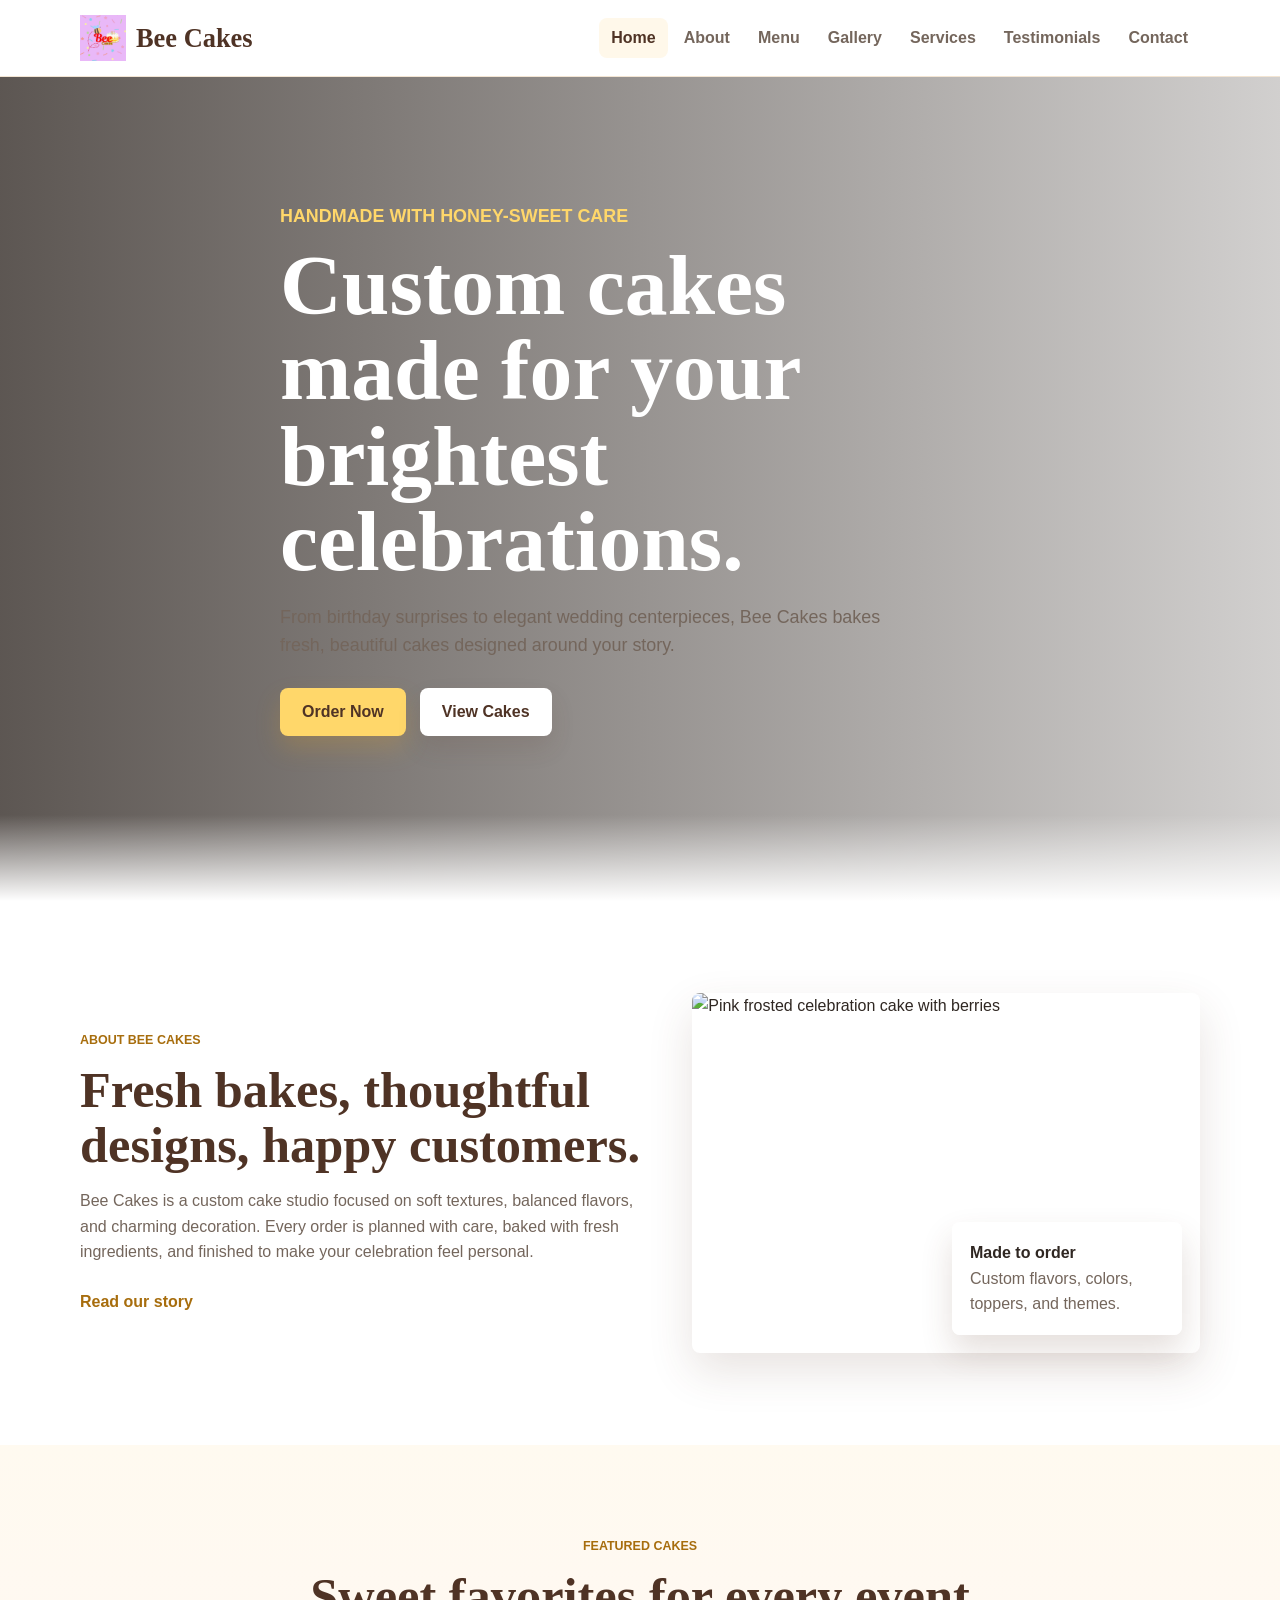
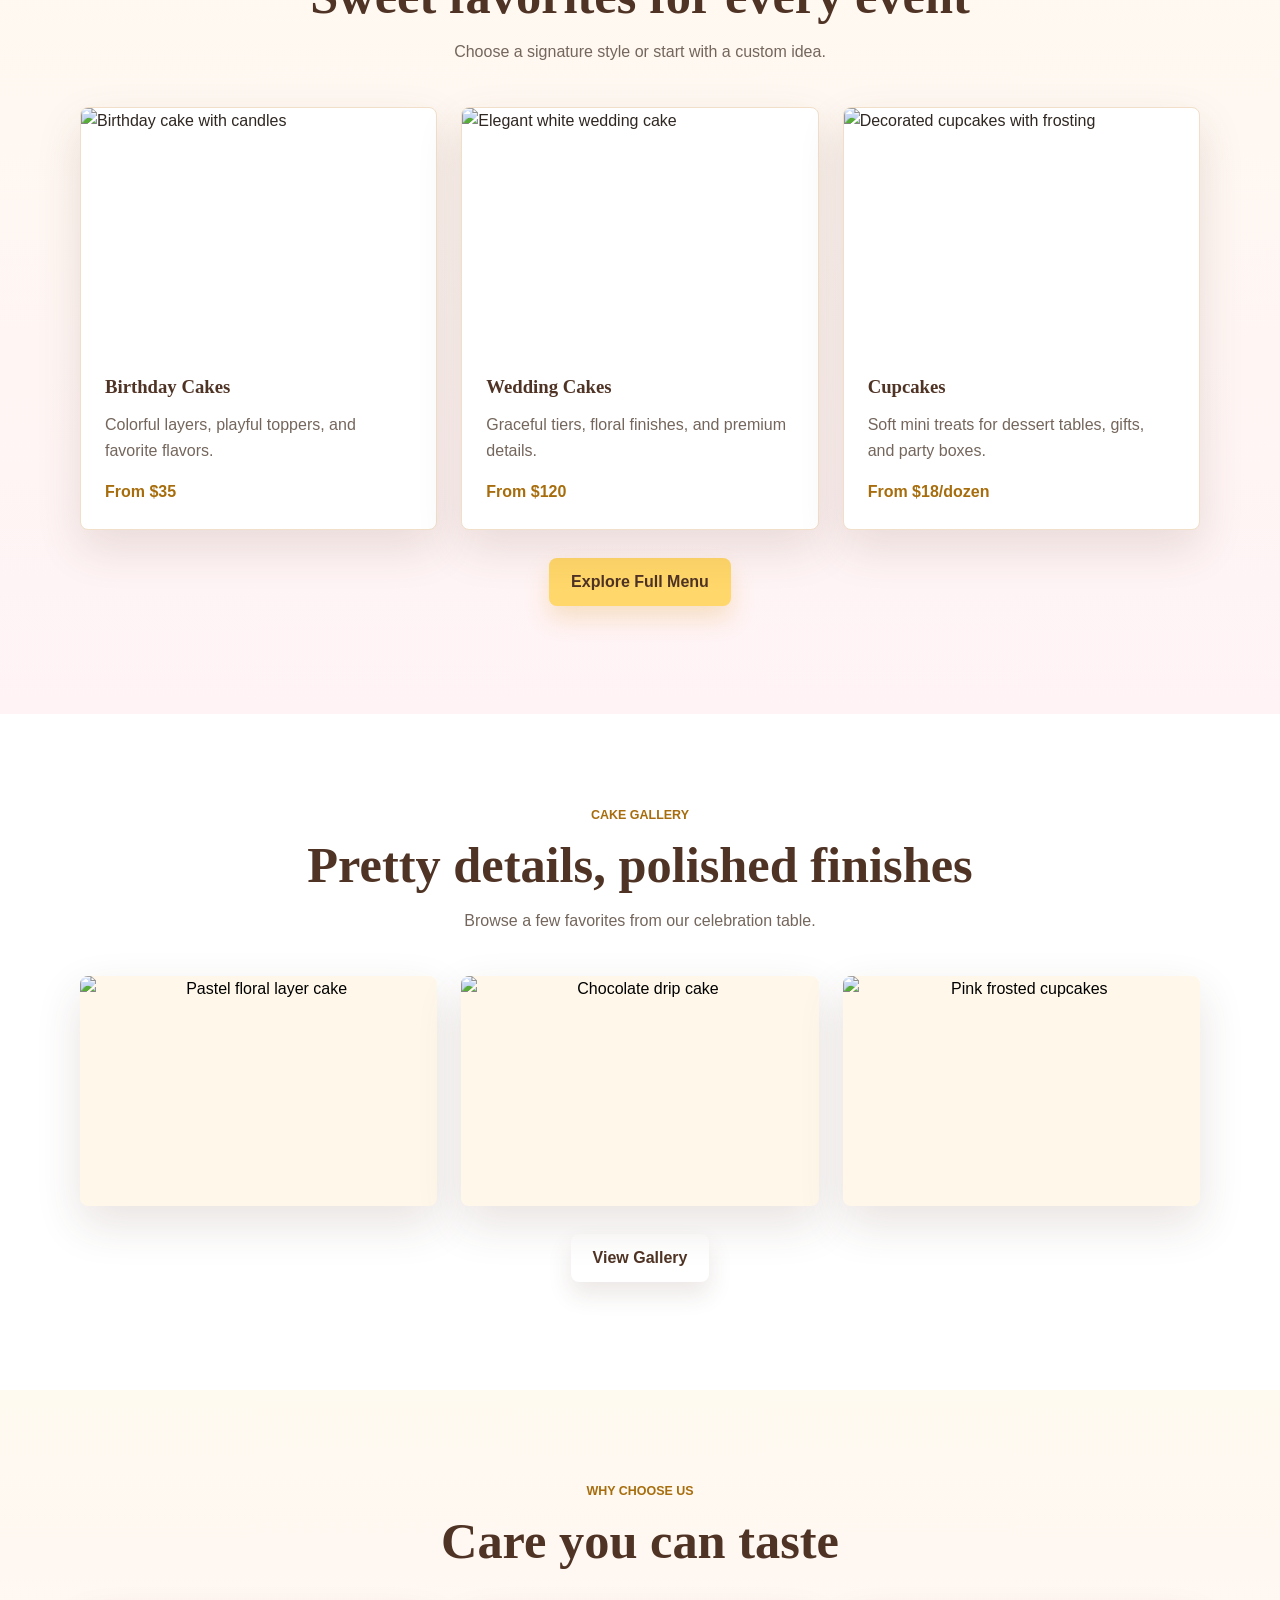
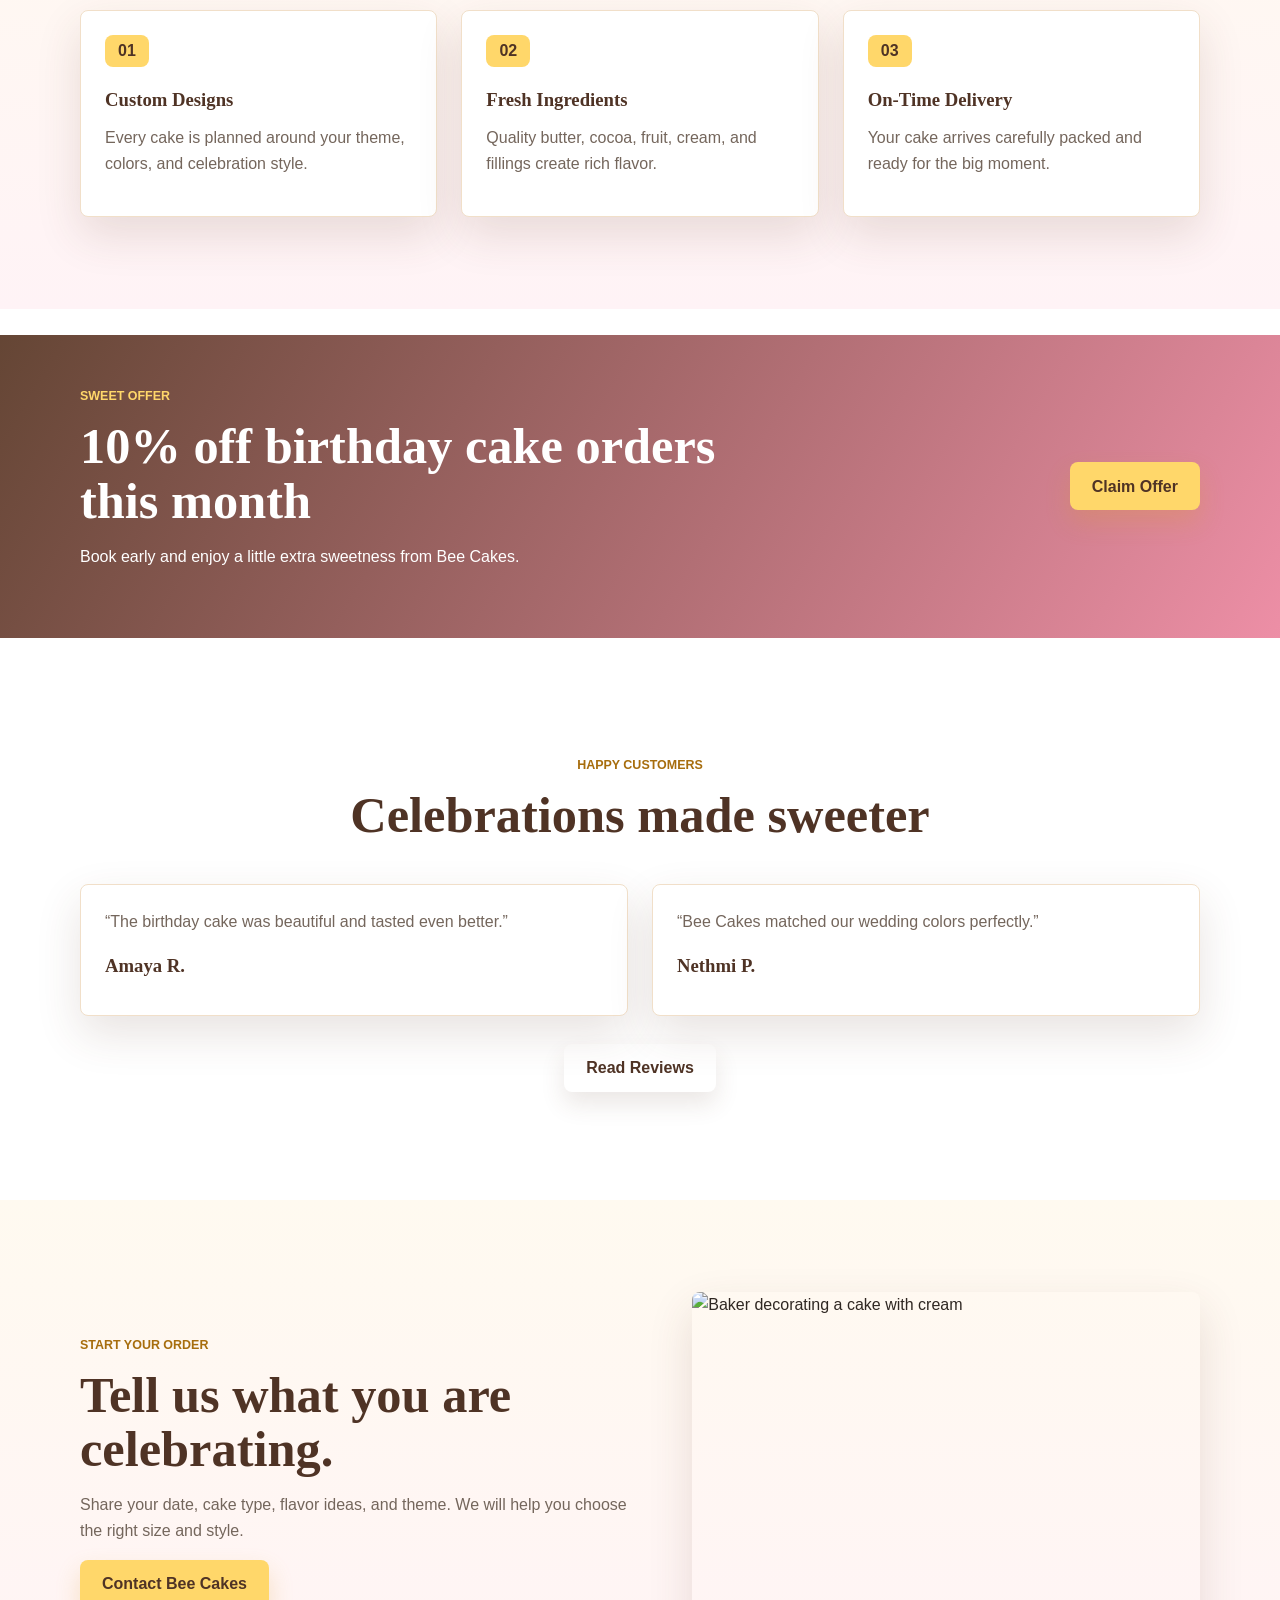
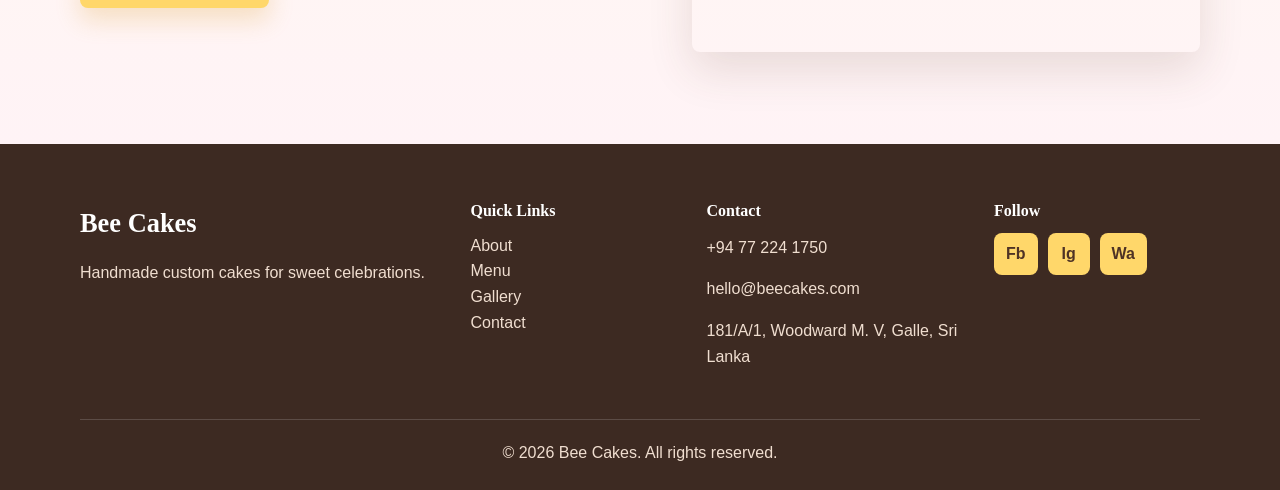
==== commit a34419e2: "Add contact form implementation steps and example config for Formspree - Created `contactImplementSt" ====
--- a/index.html
+++ b/index.html
@@ -8,13 +8,17 @@
       content="Bee Cakes makes handmade custom cakes, cupcakes, and celebration desserts for birthdays, weddings, anniversaries, parties, and special events."
     />
     <title>Bee Cakes | Custom Cakes for Every Celebration</title>
+    <link rel="icon" type="image/png" href="./assets/Bee.png" />
     <link rel="preconnect" href="https://images.unsplash.com" />
     <link rel="stylesheet" href="css/style.css" />
   </head>
   <body>
     <header class="site-header" data-header>
       <nav class="navbar container" aria-label="Main navigation">
-        <a class="logo" href="index.html">Bee Cakes</a>
+        <a class="logo" href="index.html">
+          <img src="assets/Bee.png" alt="" aria-hidden="true" />
+          <span>Bee Cakes</span>
+        </a>
         <button
           class="nav-toggle"
           type="button"
--- a/css/style.css
+++ b/css/style.css
@@ -79,6 +79,9 @@
 }
 
 .logo {
+    display: inline-flex;
+    align-items: center;
+    gap: 10px;
     font-family: Georgia, "Times New Roman", serif;
     font-size: 1.65rem;
     font-weight: 700;
@@ -86,16 +89,11 @@
     white-space: nowrap
 }
 
-.logo:before {
-    content: "";
-    display: inline-block;
-    width: 16px;
-    height: 16px;
-    margin-right: 8px;
-    border-radius: 50%;
-    background: radial-gradient(circle at 35% 35%, #fff5c4, var(--yellow) 55%, var(--honey));
-    box-shadow: 9px 2px 0 -3px var(--cocoa);
-    vertical-align: 2px
+.logo img {
+    display: block;
+    width: auto;
+    height: 46px;
+    object-fit: contain
 }
 
 .nav-links {
